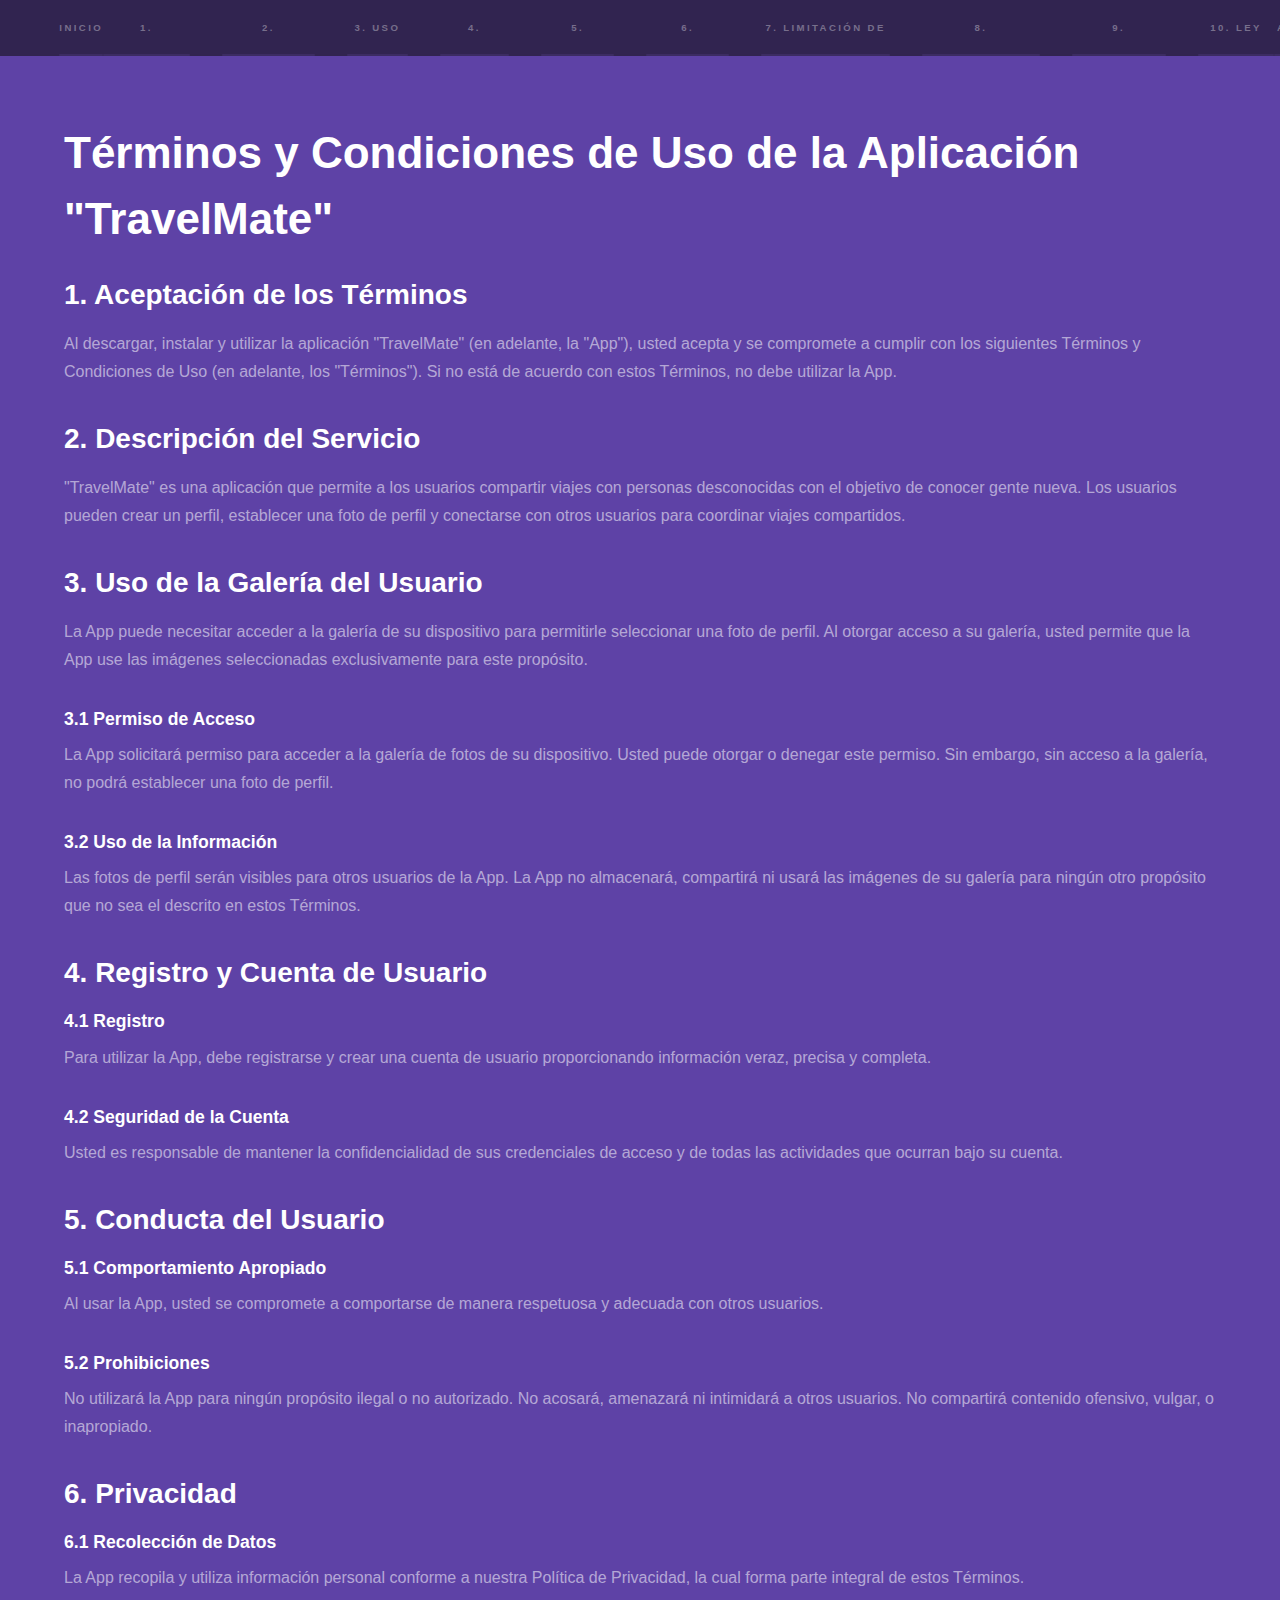
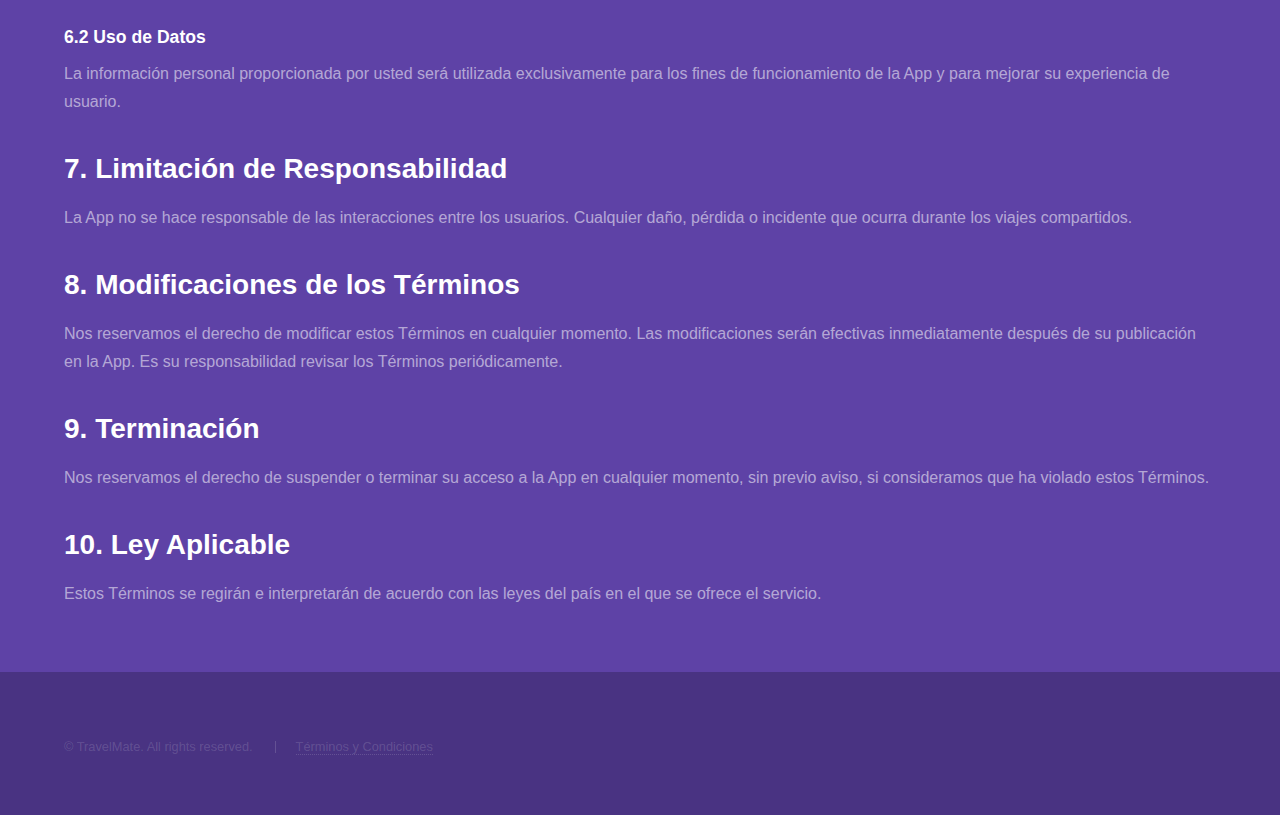
==== terms.html @ 3412d2e4 "Subida web Travelmate" ====
<!DOCTYPE HTML>
<!--
	Hyperspace by HTML5 UP
	html5up.net | @ajlkn
	Free for personal and commercial use under the CCA 3.0 license (html5up.net/license)
-->
<html>

<head>
    <title>Términos y Condiciones de TravelMate</title>
    <meta charset="utf-8" />
    <meta name="viewport" content="width=device-width, initial-scale=1, user-scalable=no" />
    <link rel="stylesheet" href="assets/css/main.css" />
    <noscript>
        <link rel="stylesheet" href="assets/css/noscript.css" />
    </noscript>
</head>

<body class="is-preload">

    <!-- Sidebar -->
    <section id="sidebar">
        <div class="inner">
            <nav>
                <ul style="text-align: center;">
                    <li><img src="images/travelMateLogo.png" alt="Logo de la Aplicación"
                            style="width: 30%; height: 30%;"><br /><strong>TravelMate</strong></li>
                    <li><a href="terms.html">Inicio</a></li>
                </ul>
            </nav>
            <nav>
                <ul>
                    <li><a href="#acceptance">1. Aceptación de los Términos</a></li>
                    <li><a href="#description">2. Descripción del Servicio</a></li>
                    <li><a href="#gallery">3. Uso de la Galería del Usuario</a></li>
                    <li><a href="#registration">4. Registro y Cuenta de Usuario</a></li>
                    <li><a href="#user-conduct">5. Conducta del Usuario</a></li>
                    <li><a href="#privacy">6. Privacidad</a></li>
                    <li><a href="#liability">7. Limitación de Responsabilidad</a></li>
                    <li><a href="#modifications">8. Modificaciones de los Términos</a></li>
                    <li><a href="#termination">9. Terminación</a></li>
                    <li><a href="#applicable-law">10. Ley Aplicable</a></li>
                </ul>
            </nav>
            <nav>
                <ul>
                    <li><a href="index.html">Acceso al manual de usuario</a></li>
                </ul>
            </nav>
        </div>
    </section>

    <!-- Main Content -->
    <div id="wrapper">
        <!-- Terms -->
        <section id="terms" class="wrapper style1 fullscreen fade-up">
            <div class="inner">
                <h1>Términos y Condiciones de Uso de la Aplicación "TravelMate"</h1>

                <h2 id="acceptance">1. Aceptación de los Términos</h2>
                <p>Al descargar, instalar y utilizar la aplicación "TravelMate" (en adelante, la "App"), usted
                    acepta y se compromete a cumplir con los siguientes Términos y Condiciones de Uso (en adelante, los
                    "Términos"). Si no está de acuerdo con estos Términos, no debe utilizar la App.</p>

                <h2 id="description">2. Descripción del Servicio</h2>
                <p>"TravelMate" es una aplicación que permite a los usuarios compartir viajes con personas
                    desconocidas con el objetivo de conocer gente nueva. Los usuarios pueden crear un perfil, establecer
                    una foto de perfil y conectarse con otros usuarios para coordinar viajes compartidos.</p>

                <h2 id="gallery">3. Uso de la Galería del Usuario</h2>
                <p>La App puede necesitar acceder a la galería de su dispositivo para permitirle seleccionar una foto de
                    perfil. Al otorgar acceso a su galería, usted permite que la App use las imágenes seleccionadas
                    exclusivamente para este propósito.</p>

                <h3 id="access-permission">3.1 Permiso de Acceso</h3>
                <p>La App solicitará permiso para acceder a la galería de fotos de su dispositivo. Usted puede otorgar o
                    denegar este permiso. Sin embargo, sin acceso a la galería, no podrá establecer una foto de perfil.
                </p>

                <h3 id="information-use">3.2 Uso de la Información</h3>
                <p>Las fotos de perfil serán visibles para otros usuarios de la App. La App no almacenará, compartirá ni
                    usará las imágenes de su galería para ningún otro propósito que no sea el descrito en estos
                    Términos.</p>

                <h2 id="registration">4. Registro y Cuenta de Usuario</h2>
                <h3 id="registration-process">4.1 Registro</h3>
                <p>Para utilizar la App, debe registrarse y crear una cuenta de usuario proporcionando información
                    veraz, precisa y completa.</p>

                <h3 id="account-security">4.2 Seguridad de la Cuenta</h3>
                <p>Usted es responsable de mantener la confidencialidad de sus credenciales de acceso y de todas las
                    actividades que ocurran bajo su cuenta.</p>

                <h2 id="user-conduct">5. Conducta del Usuario</h2>
                <h3 id="appropriate-behavior">5.1 Comportamiento Apropiado</h3>
                <p>Al usar la App, usted se compromete a comportarse de manera respetuosa y adecuada con otros usuarios.
                </p>

                <h3 id="prohibitions">5.2 Prohibiciones</h3>
                <p>No utilizará la App para ningún propósito ilegal o no autorizado. No acosará, amenazará ni intimidará
                    a otros usuarios. No compartirá contenido ofensivo, vulgar, o inapropiado.</p>

                <h2 id="privacy">6. Privacidad</h2>
                <h3 id="data-collection">6.1 Recolección de Datos</h3>
                <p>La App recopila y utiliza información personal conforme a nuestra Política de Privacidad, la cual
                    forma parte integral de estos Términos.</p>

                <h3 id="data-use">6.2 Uso de Datos</h3>
                <p>La información personal proporcionada por usted será utilizada exclusivamente para los fines de
                    funcionamiento de la App y para mejorar su experiencia de usuario.</p>

                <h2 id="liability">7. Limitación de Responsabilidad</h2>
                <p>La App no se hace responsable de las interacciones entre los usuarios. Cualquier daño, pérdida o
                    incidente que ocurra durante los viajes compartidos.</p>

                <h2 id="modifications">8. Modificaciones de los Términos</h2>
                <p>Nos reservamos el derecho de modificar estos Términos en cualquier momento. Las modificaciones serán
                    efectivas inmediatamente después de su publicación en la App. Es su responsabilidad revisar los
                    Términos periódicamente.</p>

                <h2 id="termination">9. Terminación</h2>
                <p>Nos reservamos el derecho de suspender o terminar su acceso a la App en cualquier momento, sin previo
                    aviso, si consideramos que ha violado estos Términos.</p>

                <h2 id="applicable-law">10. Ley Aplicable</h2>
                <p>Estos Términos se regirán e interpretarán de acuerdo con las leyes del país en el que se ofrece el
                    servicio.</p>
            </div>
        </section>
    </div>

    <!-- Footer -->
	<footer id="footer" class="wrapper style1-alt">
		<div class="inner">
			<ul class="menu">
				<li>&copy; TravelMate. All rights reserved.</li>
				<li><a href="terms.html">Términos y Condiciones</a></li>
			</ul>
		</div>
	</footer>

    <!-- Scripts -->
    <script src="assets/js/jquery.min.js"></script>
    <script src="assets/js/browser.min.js"></script>
    <script src="assets/js/breakpoints.min.js"></script>
    <script src="assets/js/util.js"></script>
    <script src="assets/js/main.js"></script>

</body>

</html>
---- assets/css/main.css ----
@import url(fontawesome-all.min.css);

/*
	Hyperspace by HTML5 UP
	html5up.net | @ajlkn
	Free for personal and commercial use under the CCA 3.0 license (html5up.net/license)
*/

html, body, div, span, applet, object,
iframe, h1, h2, h3, h4, h5, h6, p, blockquote,
pre, a, abbr, acronym, address, big, cite,
code, del, dfn, em, img, ins, kbd, q, s, samp,
small, strike, strong, sub, sup, tt, var, b,
u, i, center, dl, dt, dd, ol, ul, li, fieldset,
form, label, legend, table, caption, tbody,
tfoot, thead, tr, th, td, article, aside,
canvas, details, embed, figure, figcaption,
footer, header, hgroup, menu, nav, output, ruby,
section, summary, time, mark, audio, video {
	margin: 0;
	padding: 0;
	border: 0;
	font-size: 100%;
	font: inherit;
	vertical-align: baseline;}

article, aside, details, figcaption, figure,
footer, header, hgroup, menu, nav, section {
	display: block;}

body {
	line-height: 1;
}

ol, ul {
	list-style: none;
}

blockquote, q {
	quotes: none;
}

	blockquote:before, blockquote:after, q:before, q:after {
		content: '';
		content: none;
	}

table {
	border-collapse: collapse;
	border-spacing: 0;
}

body {
	-webkit-text-size-adjust: none;
}

mark {
	background-color: transparent;
	color: inherit;
}

input::-moz-focus-inner {
	border: 0;
	padding: 0;
}

input, select, textarea {
	-moz-appearance: none;
	-webkit-appearance: none;
	-ms-appearance: none;
	appearance: none;
}

.embed-container {
    position: relative;
    padding-bottom: 56.25%;
    height: 0;
    overflow: hidden;
}
.embed-container iframe {
    position: absolute;
    top:0;
    left: 0;
    width: 100%;
    height: 100%;
}

/* Basic */

	@-ms-viewport {
		width: device-width;
	}

	body {
		-ms-overflow-style: scrollbar;
	}

	@media screen and (max-width: 480px) {

		html, body {
			min-width: 320px;
		}

	}

	html {
		box-sizing: border-box;
	}

	*, *:before, *:after {
		box-sizing: inherit;
	}

	body {
		background: #312450;
	}

		body.is-preload *, body.is-preload *:before, body.is-preload *:after {
			-moz-animation: none !important;
			-webkit-animation: none !important;
			-ms-animation: none !important;
			animation: none !important;
			-moz-transition: none !important;
			-webkit-transition: none !important;
			-ms-transition: none !important;
			transition: none !important;
		}

/* Type */

	body, input, select, textarea {
		color: rgba(255, 255, 255, 0.55);
		font-family: Arial, Helvetica, sans-serif;
		font-size: 16.5pt;
		font-weight: normal;
		line-height: 1.75;
	}

		@media screen and (max-width: 1680px) {

			body, input, select, textarea {
				font-size: 13pt;
			}

		}

		@media screen and (max-width: 1280px) {

			body, input, select, textarea {
				font-size: 12pt;
			}

		}

		@media screen and (max-width: 360px) {

			body, input, select, textarea {
				font-size: 11pt;
			}

		}

	a {
		-moz-transition: color 0.2s ease, border-bottom-color 0.2s ease;
		-webkit-transition: color 0.2s ease, border-bottom-color 0.2s ease;
		-ms-transition: color 0.2s ease, border-bottom-color 0.2s ease;
		transition: color 0.2s ease, border-bottom-color 0.2s ease;
		border-bottom: dotted 1px rgba(255, 255, 255, 0.35);
		color: inherit;
		text-decoration: none;
	}

		a:hover {
			border-bottom-color: transparent;
			color: #ffffff;
		}

	strong, b {
		color: #ffffff;
		font-weight: bold;
	}

	em, i {
		font-style: italic;
	}

	p {
		margin: 0 0 2em 0;
	}

	h1, h2, h3, h4, h5, h6 {
		color: #ffffff;
		font-weight: bold;
		line-height: 1.5;
		margin: 0 0 0.5em 0;
	}

		h1 a, h2 a, h3 a, h4 a, h5 a, h6 a {
			color: inherit;
			text-decoration: none;
		}

	h1 {
		font-size: 2.75em;
	}

		h1.major {
			margin: 0 0 1.3em 0;
			position: relative;
			padding-bottom: 0.35em;
		}

			h1.major:after {
				background-image: -moz-linear-gradient(to right, #5e42a6, #b74e91);
				background-image: -webkit-linear-gradient(to right, #5e42a6, #b74e91);
				background-image: -ms-linear-gradient(to right, #5e42a6, #b74e91);
				background-image: linear-gradient(to right, #5e42a6, #b74e91);
				-moz-transition: max-width 0.2s ease;
				-webkit-transition: max-width 0.2s ease;
				-ms-transition: max-width 0.2s ease;
				transition: max-width 0.2s ease;
				border-radius: 0.2em;
				bottom: 0;
				content: '';
				height: 0.05em;
				position: absolute;
				right: 0;
				width: 100%;
			}

	h2 {
		font-size: 1.75em;
	}

	h3 {
		font-size: 1.1em;
	}

	h4 {
		font-size: 1em;
	}

	h5 {
		font-size: 0.8em;
	}

	h6 {
		font-size: 0.6em;
	}

	@media screen and (max-width: 736px) {

		h1 {
			font-size: 2em;
		}

		h2 {
			font-size: 1.25em;
		}

		h3 {
			font-size: 1em;
		}

		h4 {
			font-size: 0.8em;
		}

		h5 {
			font-size: 0.6em;
		}

		h6 {
			font-size: 0.6em;
		}

	}

	sub {
		font-size: 0.8em;
		position: relative;
		top: 0.5em;
	}

	sup {
		font-size: 0.8em;
		position: relative;
		top: -0.5em;
	}

	blockquote {
		border-left: solid 4px rgba(255, 255, 255, 0.15);
		font-style: italic;
		margin: 0 0 2em 0;
		padding: 0.5em 0 0.5em 2em;
	}

	code {
		background: rgba(255, 255, 255, 0.05);
		border-radius: 0.25em;
		border: solid 1px rgba(255, 255, 255, 0.15);
		font-family: "Courier New", monospace;
		font-size: 0.9em;
		margin: 0 0.25em;
		padding: 0.25em 0.65em;
	}

	pre {
		-webkit-overflow-scrolling: touch;
		font-family: "Courier New", monospace;
		font-size: 0.9em;
		margin: 0 0 2em 0;
	}

		pre code {
			display: block;
			line-height: 1.75em;
			padding: 1em 1.5em;
			overflow-x: auto;
		}

	hr {
		border: 0;
		border-bottom: solid 1px rgba(255, 255, 255, 0.15);
		margin: 2em 0;
	}

		hr.major {
			margin: 3em 0;
		}

	.align-left {
		text-align: left;
	}

	.align-center {
		text-align: center;
	}

	.align-right {
		text-align: right;
	}

/* Row */

	.row {
		display: flex;
		flex-wrap: wrap;
		box-sizing: border-box;
		align-items: stretch;
	}

		.row > * {
			box-sizing: border-box;
		}

		.row.gtr-uniform > * > :last-child {
			margin-bottom: 0;
		}

		.row.aln-left {
			justify-content: flex-start;
		}

		.row.aln-center {
			justify-content: center;
		}

		.row.aln-right {
			justify-content: flex-end;
		}

		.row.aln-top {
			align-items: flex-start;
		}

		.row.aln-middle {
			align-items: center;
		}

		.row.aln-bottom {
			align-items: flex-end;
		}

		.row > .imp {
			order: -1;
		}

		.row > .col-1 {
			width: 8.33333%;
		}

		.row > .off-1 {
			margin-left: 8.33333%;
		}

		.row > .col-2 {
			width: 16.66667%;
		}

		.row > .off-2 {
			margin-left: 16.66667%;
		}

		.row > .col-3 {
			width: 25%;
		}

		.row > .off-3 {
			margin-left: 25%;
		}

		.row > .col-4 {
			width: 33.33333%;
		}

		.row > .off-4 {
			margin-left: 33.33333%;
		}

		.row > .col-5 {
			width: 41.66667%;
		}

		.row > .off-5 {
			margin-left: 41.66667%;
		}

		.row > .col-6 {
			width: 50%;
		}

		.row > .off-6 {
			margin-left: 50%;
		}

		.row > .col-7 {
			width: 58.33333%;
		}

		.row > .off-7 {
			margin-left: 58.33333%;
		}

		.row > .col-8 {
			width: 66.66667%;
		}

		.row > .off-8 {
			margin-left: 66.66667%;
		}

		.row > .col-9 {
			width: 75%;
		}

		.row > .off-9 {
			margin-left: 75%;
		}

		.row > .col-10 {
			width: 83.33333%;
		}

		.row > .off-10 {
			margin-left: 83.33333%;
		}

		.row > .col-11 {
			width: 91.66667%;
		}

		.row > .off-11 {
			margin-left: 91.66667%;
		}

		.row > .col-12 {
			width: 100%;
		}

		.row > .off-12 {
			margin-left: 100%;
		}

		.row.gtr-0 {
			margin-top: 0;
			margin-left: 0em;
		}

			.row.gtr-0 > * {
				padding: 0 0 0 0em;
			}

			.row.gtr-0.gtr-uniform {
				margin-top: 0em;
			}

				.row.gtr-0.gtr-uniform > * {
					padding-top: 0em;
				}

		.row.gtr-25 {
			margin-top: 0;
			margin-left: -0.375em;
		}

			.row.gtr-25 > * {
				padding: 0 0 0 0.375em;
			}

			.row.gtr-25.gtr-uniform {
				margin-top: -0.375em;
			}

				.row.gtr-25.gtr-uniform > * {
					padding-top: 0.375em;
				}

		.row.gtr-50 {
			margin-top: 0;
			margin-left: -0.75em;
		}

			.row.gtr-50 > * {
				padding: 0 0 0 0.75em;
			}

			.row.gtr-50.gtr-uniform {
				margin-top: -0.75em;
			}

				.row.gtr-50.gtr-uniform > * {
					padding-top: 0.75em;
				}

		.row {
			margin-top: 0;
			margin-left: -1.5em;
		}

			.row > * {
				padding: 0 0 0 1.5em;
			}

			.row.gtr-uniform {
				margin-top: -1.5em;
			}

				.row.gtr-uniform > * {
					padding-top: 1.5em;
				}

		.row.gtr-150 {
			margin-top: 0;
			margin-left: -2.25em;
		}

			.row.gtr-150 > * {
				padding: 0 0 0 2.25em;
			}

			.row.gtr-150.gtr-uniform {
				margin-top: -2.25em;
			}

				.row.gtr-150.gtr-uniform > * {
					padding-top: 2.25em;
				}

		.row.gtr-200 {
			margin-top: 0;
			margin-left: -3em;
		}

			.row.gtr-200 > * {
				padding: 0 0 0 3em;
			}

			.row.gtr-200.gtr-uniform {
				margin-top: -3em;
			}

				.row.gtr-200.gtr-uniform > * {
					padding-top: 3em;
				}

		@media screen and (max-width: 1680px) {

			.row {
				display: flex;
				flex-wrap: wrap;
				box-sizing: border-box;
				align-items: stretch;
			}

				.row > * {
					box-sizing: border-box;
				}

				.row.gtr-uniform > * > :last-child {
					margin-bottom: 0;
				}

				.row.aln-left {
					justify-content: flex-start;
				}

				.row.aln-center {
					justify-content: center;
				}

				.row.aln-right {
					justify-content: flex-end;
				}

				.row.aln-top {
					align-items: flex-start;
				}

				.row.aln-middle {
					align-items: center;
				}

				.row.aln-bottom {
					align-items: flex-end;
				}

				.row > .imp-xlarge {
					order: -1;
				}

				.row > .col-1-xlarge {
					width: 8.33333%;
				}

				.row > .off-1-xlarge {
					margin-left: 8.33333%;
				}

				.row > .col-2-xlarge {
					width: 16.66667%;
				}

				.row > .off-2-xlarge {
					margin-left: 16.66667%;
				}

				.row > .col-3-xlarge {
					width: 25%;
				}

				.row > .off-3-xlarge {
					margin-left: 25%;
				}

				.row > .col-4-xlarge {
					width: 33.33333%;
				}

				.row > .off-4-xlarge {
					margin-left: 33.33333%;
				}

				.row > .col-5-xlarge {
					width: 41.66667%;
				}

				.row > .off-5-xlarge {
					margin-left: 41.66667%;
				}

				.row > .col-6-xlarge {
					width: 50%;
				}

				.row > .off-6-xlarge {
					margin-left: 50%;
				}

				.row > .col-7-xlarge {
					width: 58.33333%;
				}

				.row > .off-7-xlarge {
					margin-left: 58.33333%;
				}

				.row > .col-8-xlarge {
					width: 66.66667%;
				}

				.row > .off-8-xlarge {
					margin-left: 66.66667%;
				}

				.row > .col-9-xlarge {
					width: 75%;
				}

				.row > .off-9-xlarge {
					margin-left: 75%;
				}

				.row > .col-10-xlarge {
					width: 83.33333%;
				}

				.row > .off-10-xlarge {
					margin-left: 83.33333%;
				}

				.row > .col-11-xlarge {
					width: 91.66667%;
				}

				.row > .off-11-xlarge {
					margin-left: 91.66667%;
				}

				.row > .col-12-xlarge {
					width: 100%;
				}

				.row > .off-12-xlarge {
					margin-left: 100%;
				}

				.row.gtr-0 {
					margin-top: 0;
					margin-left: 0em;
				}

					.row.gtr-0 > * {
						padding: 0 0 0 0em;
					}

					.row.gtr-0.gtr-uniform {
						margin-top: 0em;
					}

						.row.gtr-0.gtr-uniform > * {
							padding-top: 0em;
						}

				.row.gtr-25 {
					margin-top: 0;
					margin-left: -0.375em;
				}

					.row.gtr-25 > * {
						padding: 0 0 0 0.375em;
					}

					.row.gtr-25.gtr-uniform {
						margin-top: -0.375em;
					}

						.row.gtr-25.gtr-uniform > * {
							padding-top: 0.375em;
						}

				.row.gtr-50 {
					margin-top: 0;
					margin-left: -0.75em;
				}

					.row.gtr-50 > * {
						padding: 0 0 0 0.75em;
					}

					.row.gtr-50.gtr-uniform {
						margin-top: -0.75em;
					}

						.row.gtr-50.gtr-uniform > * {
							padding-top: 0.75em;
						}

				.row {
					margin-top: 0;
					margin-left: -1.5em;
				}

					.row > * {
						padding: 0 0 0 1.5em;
					}

					.row.gtr-uniform {
						margin-top: -1.5em;
					}

						.row.gtr-uniform > * {
							padding-top: 1.5em;
						}

				.row.gtr-150 {
					margin-top: 0;
					margin-left: -2.25em;
				}

					.row.gtr-150 > * {
						padding: 0 0 0 2.25em;
					}

					.row.gtr-150.gtr-uniform {
						margin-top: -2.25em;
					}

						.row.gtr-150.gtr-uniform > * {
							padding-top: 2.25em;
						}

				.row.gtr-200 {
					margin-top: 0;
					margin-left: -3em;
				}

					.row.gtr-200 > * {
						padding: 0 0 0 3em;
					}

					.row.gtr-200.gtr-uniform {
						margin-top: -3em;
					}

						.row.gtr-200.gtr-uniform > * {
							padding-top: 3em;
						}

		}

		@media screen and (max-width: 1280px) {

			.row {
				display: flex;
				flex-wrap: wrap;
				box-sizing: border-box;
				align-items: stretch;
			}

				.row > * {
					box-sizing: border-box;
				}

				.row.gtr-uniform > * > :last-child {
					margin-bottom: 0;
				}

				.row.aln-left {
					justify-content: flex-start;
				}

				.row.aln-center {
					justify-content: center;
				}

				.row.aln-right {
					justify-content: flex-end;
				}

				.row.aln-top {
					align-items: flex-start;
				}

				.row.aln-middle {
					align-items: center;
				}

				.row.aln-bottom {
					align-items: flex-end;
				}

				.row > .imp-large {
					order: -1;
				}

				.row > .col-1-large {
					width: 8.33333%;
				}

				.row > .off-1-large {
					margin-left: 8.33333%;
				}

				.row > .col-2-large {
					width: 16.66667%;
				}

				.row > .off-2-large {
					margin-left: 16.66667%;
				}

				.row > .col-3-large {
					width: 25%;
				}

				.row > .off-3-large {
					margin-left: 25%;
				}

				.row > .col-4-large {
					width: 33.33333%;
				}

				.row > .off-4-large {
					margin-left: 33.33333%;
				}

				.row > .col-5-large {
					width: 41.66667%;
				}

				.row > .off-5-large {
					margin-left: 41.66667%;
				}

				.row > .col-6-large {
					width: 50%;
				}

				.row > .off-6-large {
					margin-left: 50%;
				}

				.row > .col-7-large {
					width: 58.33333%;
				}

				.row > .off-7-large {
					margin-left: 58.33333%;
				}

				.row > .col-8-large {
					width: 66.66667%;
				}

				.row > .off-8-large {
					margin-left: 66.66667%;
				}

				.row > .col-9-large {
					width: 75%;
				}

				.row > .off-9-large {
					margin-left: 75%;
				}

				.row > .col-10-large {
					width: 83.33333%;
				}

				.row > .off-10-large {
					margin-left: 83.33333%;
				}

				.row > .col-11-large {
					width: 91.66667%;
				}

				.row > .off-11-large {
					margin-left: 91.66667%;
				}

				.row > .col-12-large {
					width: 100%;
				}

				.row > .off-12-large {
					margin-left: 100%;
				}

				.row.gtr-0 {
					margin-top: 0;
					margin-left: 0em;
				}

					.row.gtr-0 > * {
						padding: 0 0 0 0em;
					}

					.row.gtr-0.gtr-uniform {
						margin-top: 0em;
					}

						.row.gtr-0.gtr-uniform > * {
							padding-top: 0em;
						}

				.row.gtr-25 {
					margin-top: 0;
					margin-left: -0.375em;
				}

					.row.gtr-25 > * {
						padding: 0 0 0 0.375em;
					}

					.row.gtr-25.gtr-uniform {
						margin-top: -0.375em;
					}

						.row.gtr-25.gtr-uniform > * {
							padding-top: 0.375em;
						}

				.row.gtr-50 {
					margin-top: 0;
					margin-left: -0.75em;
				}

					.row.gtr-50 > * {
						padding: 0 0 0 0.75em;
					}

					.row.gtr-50.gtr-uniform {
						margin-top: -0.75em;
					}

						.row.gtr-50.gtr-uniform > * {
							padding-top: 0.75em;
						}

				.row {
					margin-top: 0;
					margin-left: -1.5em;
				}

					.row > * {
						padding: 0 0 0 1.5em;
					}

					.row.gtr-uniform {
						margin-top: -1.5em;
					}

						.row.gtr-uniform > * {
							padding-top: 1.5em;
						}

				.row.gtr-150 {
					margin-top: 0;
					margin-left: -2.25em;
				}

					.row.gtr-150 > * {
						padding: 0 0 0 2.25em;
					}

					.row.gtr-150.gtr-uniform {
						margin-top: -2.25em;
					}

						.row.gtr-150.gtr-uniform > * {
							padding-top: 2.25em;
						}

				.row.gtr-200 {
					margin-top: 0;
					margin-left: -3em;
				}

					.row.gtr-200 > * {
						padding: 0 0 0 3em;
					}

					.row.gtr-200.gtr-uniform {
						margin-top: -3em;
					}

						.row.gtr-200.gtr-uniform > * {
							padding-top: 3em;
						}

		}

		@media screen and (max-width: 980px) {

			.row {
				display: flex;
				flex-wrap: wrap;
				box-sizing: border-box;
				align-items: stretch;
			}

				.row > * {
					box-sizing: border-box;
				}

				.row.gtr-uniform > * > :last-child {
					margin-bottom: 0;
				}

				.row.aln-left {
					justify-content: flex-start;
				}

				.row.aln-center {
					justify-content: center;
				}

				.row.aln-right {
					justify-content: flex-end;
				}

				.row.aln-top {
					align-items: flex-start;
				}

				.row.aln-middle {
					align-items: center;
				}

				.row.aln-bottom {
					align-items: flex-end;
				}

				.row > .imp-medium {
					order: -1;
				}

				.row > .col-1-medium {
					width: 8.33333%;
				}

				.row > .off-1-medium {
					margin-left: 8.33333%;
				}

				.row > .col-2-medium {
					width: 16.66667%;
				}

				.row > .off-2-medium {
					margin-left: 16.66667%;
				}

				.row > .col-3-medium {
					width: 25%;
				}

				.row > .off-3-medium {
					margin-left: 25%;
				}

				.row > .col-4-medium {
					width: 33.33333%;
				}

				.row > .off-4-medium {
					margin-left: 33.33333%;
				}

				.row > .col-5-medium {
					width: 41.66667%;
				}

				.row > .off-5-medium {
					margin-left: 41.66667%;
				}

				.row > .col-6-medium {
					width: 50%;
				}

				.row > .off-6-medium {
					margin-left: 50%;
				}

				.row > .col-7-medium {
					width: 58.33333%;
				}

				.row > .off-7-medium {
					margin-left: 58.33333%;
				}

				.row > .col-8-medium {
					width: 66.66667%;
				}

				.row > .off-8-medium {
					margin-left: 66.66667%;
				}

				.row > .col-9-medium {
					width: 75%;
				}

				.row > .off-9-medium {
					margin-left: 75%;
				}

				.row > .col-10-medium {
					width: 83.33333%;
				}

				.row > .off-10-medium {
					margin-left: 83.33333%;
				}

				.row > .col-11-medium {
					width: 91.66667%;
				}

				.row > .off-11-medium {
					margin-left: 91.66667%;
				}

				.row > .col-12-medium {
					width: 100%;
				}

				.row > .off-12-medium {
					margin-left: 100%;
				}

				.row.gtr-0 {
					margin-top: 0;
					margin-left: 0em;
				}

					.row.gtr-0 > * {
						padding: 0 0 0 0em;
					}

					.row.gtr-0.gtr-uniform {
						margin-top: 0em;
					}

						.row.gtr-0.gtr-uniform > * {
							padding-top: 0em;
						}

				.row.gtr-25 {
					margin-top: 0;
					margin-left: -0.375em;
				}

					.row.gtr-25 > * {
						padding: 0 0 0 0.375em;
					}

					.row.gtr-25.gtr-uniform {
						margin-top: -0.375em;
					}

						.row.gtr-25.gtr-uniform > * {
							padding-top: 0.375em;
						}

				.row.gtr-50 {
					margin-top: 0;
					margin-left: -0.75em;
				}

					.row.gtr-50 > * {
						padding: 0 0 0 0.75em;
					}

					.row.gtr-50.gtr-uniform {
						margin-top: -0.75em;
					}

						.row.gtr-50.gtr-uniform > * {
							padding-top: 0.75em;
						}

				.row {
					margin-top: 0;
					margin-left: -1.5em;
				}

					.row > * {
						padding: 0 0 0 1.5em;
					}

					.row.gtr-uniform {
						margin-top: -1.5em;
					}

						.row.gtr-uniform > * {
							padding-top: 1.5em;
						}

				.row.gtr-150 {
					margin-top: 0;
					margin-left: -2.25em;
				}

					.row.gtr-150 > * {
						padding: 0 0 0 2.25em;
					}

					.row.gtr-150.gtr-uniform {
						margin-top: -2.25em;
					}

						.row.gtr-150.gtr-uniform > * {
							padding-top: 2.25em;
						}

				.row.gtr-200 {
					margin-top: 0;
					margin-left: -3em;
				}

					.row.gtr-200 > * {
						padding: 0 0 0 3em;
					}

					.row.gtr-200.gtr-uniform {
						margin-top: -3em;
					}

						.row.gtr-200.gtr-uniform > * {
							padding-top: 3em;
						}

		}

		@media screen and (max-width: 736px) {

			.row {
				display: flex;
				flex-wrap: wrap;
				box-sizing: border-box;
				align-items: stretch;
			}

				.row > * {
					box-sizing: border-box;
				}

				.row.gtr-uniform > * > :last-child {
					margin-bottom: 0;
				}

				.row.aln-left {
					justify-content: flex-start;
				}

				.row.aln-center {
					justify-content: center;
				}

				.row.aln-right {
					justify-content: flex-end;
				}

				.row.aln-top {
					align-items: flex-start;
				}

				.row.aln-middle {
					align-items: center;
				}

				.row.aln-bottom {
					align-items: flex-end;
				}

				.row > .imp-small {
					order: -1;
				}

				.row > .col-1-small {
					width: 8.33333%;
				}

				.row > .off-1-small {
					margin-left: 8.33333%;
				}

				.row > .col-2-small {
					width: 16.66667%;
				}

				.row > .off-2-small {
					margin-left: 16.66667%;
				}

				.row > .col-3-small {
					width: 25%;
				}

				.row > .off-3-small {
					margin-left: 25%;
				}

				.row > .col-4-small {
					width: 33.33333%;
				}

				.row > .off-4-small {
					margin-left: 33.33333%;
				}

				.row > .col-5-small {
					width: 41.66667%;
				}

				.row > .off-5-small {
					margin-left: 41.66667%;
				}

				.row > .col-6-small {
					width: 50%;
				}

				.row > .off-6-small {
					margin-left: 50%;
				}

				.row > .col-7-small {
					width: 58.33333%;
				}

				.row > .off-7-small {
					margin-left: 58.33333%;
				}

				.row > .col-8-small {
					width: 66.66667%;
				}

				.row > .off-8-small {
					margin-left: 66.66667%;
				}

				.row > .col-9-small {
					width: 75%;
				}

				.row > .off-9-small {
					margin-left: 75%;
				}

				.row > .col-10-small {
					width: 83.33333%;
				}

				.row > .off-10-small {
					margin-left: 83.33333%;
				}

				.row > .col-11-small {
					width: 91.66667%;
				}

				.row > .off-11-small {
					margin-left: 91.66667%;
				}

				.row > .col-12-small {
					width: 100%;
				}

				.row > .off-12-small {
					margin-left: 100%;
				}

				.row.gtr-0 {
					margin-top: 0;
					margin-left: 0em;
				}

					.row.gtr-0 > * {
						padding: 0 0 0 0em;
					}

					.row.gtr-0.gtr-uniform {
						margin-top: 0em;
					}

						.row.gtr-0.gtr-uniform > * {
							padding-top: 0em;
						}

				.row.gtr-25 {
					margin-top: 0;
					margin-left: -0.375em;
				}

					.row.gtr-25 > * {
						padding: 0 0 0 0.375em;
					}

					.row.gtr-25.gtr-uniform {
						margin-top: -0.375em;
					}

						.row.gtr-25.gtr-uniform > * {
							padding-top: 0.375em;
						}

				.row.gtr-50 {
					margin-top: 0;
					margin-left: -0.75em;
				}

					.row.gtr-50 > * {
						padding: 0 0 0 0.75em;
					}

					.row.gtr-50.gtr-uniform {
						margin-top: -0.75em;
					}

						.row.gtr-50.gtr-uniform > * {
							padding-top: 0.75em;
						}

				.row {
					margin-top: 0;
					margin-left: -1.5em;
				}

					.row > * {
						padding: 0 0 0 1.5em;
					}

					.row.gtr-uniform {
						margin-top: -1.5em;
					}

						.row.gtr-uniform > * {
							padding-top: 1.5em;
						}

				.row.gtr-150 {
					margin-top: 0;
					margin-left: -2.25em;
				}

					.row.gtr-150 > * {
						padding: 0 0 0 2.25em;
					}

					.row.gtr-150.gtr-uniform {
						margin-top: -2.25em;
					}

						.row.gtr-150.gtr-uniform > * {
							padding-top: 2.25em;
						}

				.row.gtr-200 {
					margin-top: 0;
					margin-left: -3em;
				}

					.row.gtr-200 > * {
						padding: 0 0 0 3em;
					}

					.row.gtr-200.gtr-uniform {
						margin-top: -3em;
					}

						.row.gtr-200.gtr-uniform > * {
							padding-top: 3em;
						}

		}

		@media screen and (max-width: 480px) {

			.row {
				display: flex;
				flex-wrap: wrap;
				box-sizing: border-box;
				align-items: stretch;
			}

				.row > * {
					box-sizing: border-box;
				}

				.row.gtr-uniform > * > :last-child {
					margin-bottom: 0;
				}

				.row.aln-left {
					justify-content: flex-start;
				}

				.row.aln-center {
					justify-content: center;
				}

				.row.aln-right {
					justify-content: flex-end;
				}

				.row.aln-top {
					align-items: flex-start;
				}

				.row.aln-middle {
					align-items: center;
				}

				.row.aln-bottom {
					align-items: flex-end;
				}

				.row > .imp-xsmall {
					order: -1;
				}

				.row > .col-1-xsmall {
					width: 8.33333%;
				}

				.row > .off-1-xsmall {
					margin-left: 8.33333%;
				}

				.row > .col-2-xsmall {
					width: 16.66667%;
				}

				.row > .off-2-xsmall {
					margin-left: 16.66667%;
				}

				.row > .col-3-xsmall {
					width: 25%;
				}

				.row > .off-3-xsmall {
					margin-left: 25%;
				}

				.row > .col-4-xsmall {
					width: 33.33333%;
				}

				.row > .off-4-xsmall {
					margin-left: 33.33333%;
				}

				.row > .col-5-xsmall {
					width: 41.66667%;
				}

				.row > .off-5-xsmall {
					margin-left: 41.66667%;
				}

				.row > .col-6-xsmall {
					width: 50%;
				}

				.row > .off-6-xsmall {
					margin-left: 50%;
				}

				.row > .col-7-xsmall {
					width: 58.33333%;
				}

				.row > .off-7-xsmall {
					margin-left: 58.33333%;
				}

				.row > .col-8-xsmall {
					width: 66.66667%;
				}

				.row > .off-8-xsmall {
					margin-left: 66.66667%;
				}

				.row > .col-9-xsmall {
					width: 75%;
				}

				.row > .off-9-xsmall {
					margin-left: 75%;
				}

				.row > .col-10-xsmall {
					width: 83.33333%;
				}

				.row > .off-10-xsmall {
					margin-left: 83.33333%;
				}

				.row > .col-11-xsmall {
					width: 91.66667%;
				}

				.row > .off-11-xsmall {
					margin-left: 91.66667%;
				}

				.row > .col-12-xsmall {
					width: 100%;
				}

				.row > .off-12-xsmall {
					margin-left: 100%;
				}

				.row.gtr-0 {
					margin-top: 0;
					margin-left: 0em;
				}

					.row.gtr-0 > * {
						padding: 0 0 0 0em;
					}

					.row.gtr-0.gtr-uniform {
						margin-top: 0em;
					}

						.row.gtr-0.gtr-uniform > * {
							padding-top: 0em;
						}

				.row.gtr-25 {
					margin-top: 0;
					margin-left: -0.375em;
				}

					.row.gtr-25 > * {
						padding: 0 0 0 0.375em;
					}

					.row.gtr-25.gtr-uniform {
						margin-top: -0.375em;
					}

						.row.gtr-25.gtr-uniform > * {
							padding-top: 0.375em;
						}

				.row.gtr-50 {
					margin-top: 0;
					margin-left: -0.75em;
				}

					.row.gtr-50 > * {
						padding: 0 0 0 0.75em;
					}

					.row.gtr-50.gtr-uniform {
						margin-top: -0.75em;
					}

						.row.gtr-50.gtr-uniform > * {
							padding-top: 0.75em;
						}

				.row {
					margin-top: 0;
					margin-left: -1.5em;
				}

					.row > * {
						padding: 0 0 0 1.5em;
					}

					.row.gtr-uniform {
						margin-top: -1.5em;
					}

						.row.gtr-uniform > * {
							padding-top: 1.5em;
						}

				.row.gtr-150 {
					margin-top: 0;
					margin-left: -2.25em;
				}

					.row.gtr-150 > * {
						padding: 0 0 0 2.25em;
					}

					.row.gtr-150.gtr-uniform {
						margin-top: -2.25em;
					}

						.row.gtr-150.gtr-uniform > * {
							padding-top: 2.25em;
						}

				.row.gtr-200 {
					margin-top: 0;
					margin-left: -3em;
				}

					.row.gtr-200 > * {
						padding: 0 0 0 3em;
					}

					.row.gtr-200.gtr-uniform {
						margin-top: -3em;
					}

						.row.gtr-200.gtr-uniform > * {
							padding-top: 3em;
						}

		}

/* Box */

	.box {
		border-radius: 0.25em;
		border: solid 1px rgba(255, 255, 255, 0.15);
		margin-bottom: 2em;
		padding: 1.5em;
	}

		.box > :last-child,
		.box > :last-child > :last-child,
		.box > :last-child > :last-child > :last-child {
			margin-bottom: 0;
		}

		.box.alt {
			border: 0;
			border-radius: 0;
			padding: 0;
		}

/* Button */

	input[type="submit"],
	input[type="reset"],
	input[type="button"],
	button,
	.button {
		-moz-appearance: none;
		-webkit-appearance: none;
		-ms-appearance: none;
		appearance: none;
		-moz-transition: border-color 0.2s ease;
		-webkit-transition: border-color 0.2s ease;
		-ms-transition: border-color 0.2s ease;
		transition: border-color 0.2s ease;
		background-color: transparent;
		border: solid 1px !important;
		border-color: rgba(255, 255, 255, 0.15) !important;
		border-radius: 3em;
		color: #ffffff !important;
		cursor: pointer;
		display: inline-block;
		font-size: 0.6em;
		font-weight: bold;
		height: calc(4.75em + 2px);
		letter-spacing: 0.25em;
		line-height: 4.75em;
		outline: 0;
		padding: 0 3.75em;
		position: relative;
		text-align: center;
		text-decoration: none;
		text-transform: uppercase;
		white-space: nowrap;
	}

		input[type="submit"]:after,
		input[type="reset"]:after,
		input[type="button"]:after,
		button:after,
		.button:after {
			-moz-transform: scale(0.25);
			-webkit-transform: scale(0.25);
			-ms-transform: scale(0.25);
			transform: scale(0.25);
			pointer-events: none;
			-moz-transition: opacity 0.2s ease, -moz-transform 0.2s ease;
			-webkit-transition: opacity 0.2s ease, -webkit-transform 0.2s ease;
			-ms-transition: opacity 0.2s ease, -ms-transform 0.2s ease;
			transition: opacity 0.2s ease, transform 0.2s ease;
			background: #ffffff;
			border-radius: 3em;
			content: '';
			height: 100%;
			left: 0;
			opacity: 0;
			position: absolute;
			top: 0;
			width: 100%;
		}

		input[type="submit"].icon:before,
		input[type="reset"].icon:before,
		input[type="button"].icon:before,
		button.icon:before,
		.button.icon:before {
			margin-right: 0.75em;
		}

		input[type="submit"].fit,
		input[type="reset"].fit,
		input[type="button"].fit,
		button.fit,
		.button.fit {
			width: 100%;
		}

		input[type="submit"].small,
		input[type="reset"].small,
		input[type="button"].small,
		button.small,
		.button.small {
			font-size: 0.4em;
		}

		input[type="submit"].large,
		input[type="reset"].large,
		input[type="button"].large,
		button.large,
		.button.large {
			font-size: 0.8em;
		}

		input[type="submit"].primary,
		input[type="reset"].primary,
		input[type="button"].primary,
		button.primary,
		.button.primary {
			background-color: #ffffff;
			color: #312450 !important;
		}

			input[type="submit"].primary:after,
			input[type="reset"].primary:after,
			input[type="button"].primary:after,
			button.primary:after,
			.button.primary:after {
				display: none;
			}

		input[type="submit"].disabled, input[type="submit"]:disabled,
		input[type="reset"].disabled,
		input[type="reset"]:disabled,
		input[type="button"].disabled,
		input[type="button"]:disabled,
		button.disabled,
		button:disabled,
		.button.disabled,
		.button:disabled {
			cursor: default;
			opacity: 0.5;
			pointer-events: none;
		}

		input[type="submit"]:hover,
		input[type="reset"]:hover,
		input[type="button"]:hover,
		button:hover,
		.button:hover {
			border-color: rgba(255, 255, 255, 0.55) !important;
		}

			input[type="submit"]:hover:after,
			input[type="reset"]:hover:after,
			input[type="button"]:hover:after,
			button:hover:after,
			.button:hover:after {
				opacity: 0.05;
				-moz-transform: scale(1);
				-webkit-transform: scale(1);
				-ms-transform: scale(1);
				transform: scale(1);
			}

			input[type="submit"]:hover:active,
			input[type="reset"]:hover:active,
			input[type="button"]:hover:active,
			button:hover:active,
			.button:hover:active {
				border-color: #ffffff !important;
			}

				input[type="submit"]:hover:active:after,
				input[type="reset"]:hover:active:after,
				input[type="button"]:hover:active:after,
				button:hover:active:after,
				.button:hover:active:after {
					opacity: 0.1;
				}

/* Features */

	.features {
		display: -moz-flex;
		display: -webkit-flex;
		display: -ms-flex;
		display: flex;
		-moz-flex-wrap: wrap;
		-webkit-flex-wrap: wrap;
		-ms-flex-wrap: wrap;
		flex-wrap: wrap;
		border-radius: 0.25em;
		border: solid 1px rgba(255, 255, 255, 0.15);
		background: rgba(255, 255, 255, 0.05);
		margin: 0 0 2em 0;
	}

		.features section {
			padding: 3.5em 3em 1em 7em ;
			width: 50%;
			border-top: solid 1px rgba(255, 255, 255, 0.15);
			position: relative;
		}

			.features section:nth-child(-n + 2) {
				border-top-width: 0;
			}

			.features section:nth-child(2n) {
				border-left: solid 1px rgba(255, 255, 255, 0.15);
			}

			.features section .icon {
				-moz-transition: opacity 0.5s ease, -moz-transform 0.5s ease;
				-webkit-transition: opacity 0.5s ease, -webkit-transform 0.5s ease;
				-ms-transition: opacity 0.5s ease, -ms-transform 0.5s ease;
				transition: opacity 0.5s ease, transform 0.5s ease;
				-moz-transition-delay: 1s;
				-webkit-transition-delay: 1s;
				-ms-transition-delay: 1s;
				transition-delay: 1s;
				-moz-transform: scale(1);
				-webkit-transform: scale(1);
				-ms-transform: scale(1);
				transform: scale(1);
				position: absolute;
				left: 3em;
				top: 3em;
				opacity: 1;
			}

			.features section:nth-child(1) .icon {
				-moz-transition-delay: 0.15s;
				-webkit-transition-delay: 0.15s;
				-ms-transition-delay: 0.15s;
				transition-delay: 0.15s;
			}

			.features section:nth-child(2) .icon {
				-moz-transition-delay: 0.3s;
				-webkit-transition-delay: 0.3s;
				-ms-transition-delay: 0.3s;
				transition-delay: 0.3s;
			}

			.features section:nth-child(3) .icon {
				-moz-transition-delay: 0.45s;
				-webkit-transition-delay: 0.45s;
				-ms-transition-delay: 0.45s;
				transition-delay: 0.45s;
			}

			.features section:nth-child(4) .icon {
				-moz-transition-delay: 0.6s;
				-webkit-transition-delay: 0.6s;
				-ms-transition-delay: 0.6s;
				transition-delay: 0.6s;
			}

			.features section:nth-child(5) .icon {
				-moz-transition-delay: 0.75s;
				-webkit-transition-delay: 0.75s;
				-ms-transition-delay: 0.75s;
				transition-delay: 0.75s;
			}

			.features section:nth-child(6) .icon {
				-moz-transition-delay: 0.9s;
				-webkit-transition-delay: 0.9s;
				-ms-transition-delay: 0.9s;
				transition-delay: 0.9s;
			}

			.features section:nth-child(7) .icon {
				-moz-transition-delay: 1.05s;
				-webkit-transition-delay: 1.05s;
				-ms-transition-delay: 1.05s;
				transition-delay: 1.05s;
			}

			.features section:nth-child(8) .icon {
				-moz-transition-delay: 1.2s;
				-webkit-transition-delay: 1.2s;
				-ms-transition-delay: 1.2s;
				transition-delay: 1.2s;
			}

			.features section:nth-child(9) .icon {
				-moz-transition-delay: 1.35s;
				-webkit-transition-delay: 1.35s;
				-ms-transition-delay: 1.35s;
				transition-delay: 1.35s;
			}

			.features section:nth-child(10) .icon {
				-moz-transition-delay: 1.5s;
				-webkit-transition-delay: 1.5s;
				-ms-transition-delay: 1.5s;
				transition-delay: 1.5s;
			}

			.features section:nth-child(11) .icon {
				-moz-transition-delay: 1.65s;
				-webkit-transition-delay: 1.65s;
				-ms-transition-delay: 1.65s;
				transition-delay: 1.65s;
			}

			.features section:nth-child(12) .icon {
				-moz-transition-delay: 1.8s;
				-webkit-transition-delay: 1.8s;
				-ms-transition-delay: 1.8s;
				transition-delay: 1.8s;
			}

			.features section:nth-child(13) .icon {
				-moz-transition-delay: 1.95s;
				-webkit-transition-delay: 1.95s;
				-ms-transition-delay: 1.95s;
				transition-delay: 1.95s;
			}

			.features section:nth-child(14) .icon {
				-moz-transition-delay: 2.1s;
				-webkit-transition-delay: 2.1s;
				-ms-transition-delay: 2.1s;
				transition-delay: 2.1s;
			}

			.features section:nth-child(15) .icon {
				-moz-transition-delay: 2.25s;
				-webkit-transition-delay: 2.25s;
				-ms-transition-delay: 2.25s;
				transition-delay: 2.25s;
			}

			.features section:nth-child(16) .icon {
				-moz-transition-delay: 2.4s;
				-webkit-transition-delay: 2.4s;
				-ms-transition-delay: 2.4s;
				transition-delay: 2.4s;
			}

			.features section:nth-child(17) .icon {
				-moz-transition-delay: 2.55s;
				-webkit-transition-delay: 2.55s;
				-ms-transition-delay: 2.55s;
				transition-delay: 2.55s;
			}

			.features section:nth-child(18) .icon {
				-moz-transition-delay: 2.7s;
				-webkit-transition-delay: 2.7s;
				-ms-transition-delay: 2.7s;
				transition-delay: 2.7s;
			}

			.features section:nth-child(19) .icon {
				-moz-transition-delay: 2.85s;
				-webkit-transition-delay: 2.85s;
				-ms-transition-delay: 2.85s;
				transition-delay: 2.85s;
			}

			.features section:nth-child(20) .icon {
				-moz-transition-delay: 3s;
				-webkit-transition-delay: 3s;
				-ms-transition-delay: 3s;
				transition-delay: 3s;
			}

		.features.inactive section .icon {
			-moz-transform: scale(0.5);
			-webkit-transform: scale(0.5);
			-ms-transform: scale(0.5);
			transform: scale(0.5);
			opacity: 0;
		}

		@media screen and (max-width: 980px) {

			.features {
				display: block;
			}

				.features section {
					border-top-width: 1px !important;
					border-left-width: 0 !important;
					width: 100%;
				}

					.features section:first-child {
						border-top-width: 0 !important;
					}

		}

		@media screen and (max-width: 736px) {

			.features section {
				padding: 2.5em 1.5em 0.1em 5.5em ;
			}

				.features section .icon {
					left: 1.5em;
					top: 2em;
				}

		}

		@media screen and (max-width: 480px) {

			.features section {
				padding: 2em 1.5em 0.1em 1.5em ;
			}

				.features section .icon {
					left: 0;
					position: relative;
					top: 0;
				}

		}

/* Form */

	form {
		margin: 0 0 2em 0;
	}

		form > :last-child {
			margin-bottom: 0;
		}

		form > .fields {
			display: -moz-flex;
			display: -webkit-flex;
			display: -ms-flex;
			display: flex;
			-moz-flex-wrap: wrap;
			-webkit-flex-wrap: wrap;
			-ms-flex-wrap: wrap;
			flex-wrap: wrap;
			width: calc(100% + 3em);
			margin: -1.5em 0 2em -1.5em;
		}

			form > .fields > .field {
				-moz-flex-grow: 0;
				-webkit-flex-grow: 0;
				-ms-flex-grow: 0;
				flex-grow: 0;
				-moz-flex-shrink: 0;
				-webkit-flex-shrink: 0;
				-ms-flex-shrink: 0;
				flex-shrink: 0;
				padding: 1.5em 0 0 1.5em;
				width: calc(100% - 1.5em);
			}

				form > .fields > .field.half {
					width: calc(50% - 0.75em);
				}

				form > .fields > .field.third {
					width: calc(100%/3 - 0.5em);
				}

				form > .fields > .field.quarter {
					width: calc(25% - 0.375em);
				}

		@media screen and (max-width: 480px) {

			form > .fields {
				width: calc(100% + 3em);
				margin: -1.5em 0 2em -1.5em;
			}

				form > .fields > .field {
					padding: 1.5em 0 0 1.5em;
					width: calc(100% - 1.5em);
				}

					form > .fields > .field.half {
						width: calc(100% - 1.5em);
					}

					form > .fields > .field.third {
						width: calc(100% - 1.5em);
					}

					form > .fields > .field.quarter {
						width: calc(100% - 1.5em);
					}

		}

	label {
		color: #ffffff;
		font-weight: bold;
		line-height: 1.5;
		margin: 0 0 0.7em 0;
		display: block;
		font-size: 1.1em;
	}

	input[type="text"],
	input[type="password"],
	input[type="email"],
	input[type="tel"],
	select,
	textarea {
		-moz-appearance: none;
		-webkit-appearance: none;
		-ms-appearance: none;
		appearance: none;
		background: rgba(255, 255, 255, 0.05);
		border-radius: 0.25em;
		border: none;
		border: solid 1px rgba(255, 255, 255, 0.15);
		color: inherit;
		display: block;
		outline: 0;
		padding: 0 1em;
		text-decoration: none;
		width: 100%;
	}

		input[type="text"]:invalid,
		input[type="password"]:invalid,
		input[type="email"]:invalid,
		input[type="tel"]:invalid,
		select:invalid,
		textarea:invalid {
			box-shadow: none;
		}

		input[type="text"]:focus,
		input[type="password"]:focus,
		input[type="email"]:focus,
		input[type="tel"]:focus,
		select:focus,
		textarea:focus {
			border-color: #ffffff;
			box-shadow: 0 0 0 1px #ffffff;
		}

	select {
		background-image: url("data:image/svg+xml;charset=utf8,%3Csvg xmlns='http://www.w3.org/2000/svg' width='40' height='40' preserveAspectRatio='none' viewBox='0 0 40 40'%3E%3Cpath d='M9.4,12.3l10.4,10.4l10.4-10.4c0.2-0.2,0.5-0.4,0.9-0.4c0.3,0,0.6,0.1,0.9,0.4l3.3,3.3c0.2,0.2,0.4,0.5,0.4,0.9 c0,0.4-0.1,0.6-0.4,0.9L20.7,31.9c-0.2,0.2-0.5,0.4-0.9,0.4c-0.3,0-0.6-0.1-0.9-0.4L4.3,17.3c-0.2-0.2-0.4-0.5-0.4-0.9 c0-0.4,0.1-0.6,0.4-0.9l3.3-3.3c0.2-0.2,0.5-0.4,0.9-0.4S9.1,12.1,9.4,12.3z' fill='rgba(255, 255, 255, 0.15)' /%3E%3C/svg%3E");
		background-size: 1.25rem;
		background-repeat: no-repeat;
		background-position: calc(100% - 1rem) center;
		height: 2.75em;
		padding-right: 2.75em;
		text-overflow: ellipsis;
	}

		select option {
			color: #ffffff;
			background: #312450;
		}

		select:focus::-ms-value {
			background-color: transparent;
		}

		select::-ms-expand {
			display: none;
		}

	input[type="text"],
	input[type="password"],
	input[type="email"],
	select {
		height: 2.75em;
	}

	textarea {
		padding: 0.75em 1em;
	}

		body.is-ie textarea {
			min-height: 10em;
		}

	input[type="checkbox"],
	input[type="radio"] {
		-moz-appearance: none;
		-webkit-appearance: none;
		-ms-appearance: none;
		appearance: none;
		display: block;
		float: left;
		margin-right: -2em;
		opacity: 0;
		width: 1em;
		z-index: -1;
	}

		input[type="checkbox"] + label,
		input[type="radio"] + label {
			text-decoration: none;
			color: rgba(255, 255, 255, 0.55);
			cursor: pointer;
			display: inline-block;
			font-size: 1em;
			font-weight: normal;
			padding-left: 2.4em;
			padding-right: 0.75em;
			position: relative;
		}

			input[type="checkbox"] + label:before,
			input[type="radio"] + label:before {
				-moz-osx-font-smoothing: grayscale;
				-webkit-font-smoothing: antialiased;
				display: inline-block;
				font-style: normal;
				font-variant: normal;
				text-rendering: auto;
				line-height: 1;
				text-transform: none !important;
				font-family: 'Font Awesome 5 Free';
				font-weight: 900;
			}

			input[type="checkbox"] + label:before,
			input[type="radio"] + label:before {
				background: rgba(255, 255, 255, 0.05);
				border-radius: 0.25em;
				border: solid 1px rgba(255, 255, 255, 0.15);
				content: '';
				display: inline-block;
				font-size: 0.8em;
				height: 2.0625em;
				left: 0;
				line-height: 2.0625em;
				position: absolute;
				text-align: center;
				top: 0;
				width: 2.0625em;
			}

		input[type="checkbox"]:checked + label:before,
		input[type="radio"]:checked + label:before {
			background: #ffffff;
			border-color: #ffffff;
			color: #b74e91;
			content: '\f00c';
		}

		input[type="checkbox"]:focus + label:before,
		input[type="radio"]:focus + label:before {
			border-color: #ffffff;
			box-shadow: 0 0 0 1px #ffffff;
		}

	input[type="checkbox"] + label:before {
		border-radius: 0.25em;
	}

	input[type="radio"] + label:before {
		border-radius: 100%;
	}

	::-webkit-input-placeholder {
		color: rgba(255, 255, 255, 0.35) !important;
		opacity: 1.0;
	}

	:-moz-placeholder {
		color: rgba(255, 255, 255, 0.35) !important;
		opacity: 1.0;
	}

	::-moz-placeholder {
		color: rgba(255, 255, 255, 0.35) !important;
		opacity: 1.0;
	}

	:-ms-input-placeholder {
		color: rgba(255, 255, 255, 0.35) !important;
		opacity: 1.0;
	}

/* Icon */

	.icon {
		text-decoration: none;
		border-bottom: none;
		position: relative;
	}

		.icon:before {
			-moz-osx-font-smoothing: grayscale;
			-webkit-font-smoothing: antialiased;
			display: inline-block;
			font-style: normal;
			font-variant: normal;
			text-rendering: auto;
			line-height: 1;
			text-transform: none !important;
			font-family: 'Font Awesome 5 Free';
			font-weight: 400;
		}

		.icon > .label {
			display: none;
		}

		.icon:before {
			line-height: inherit;
		}

		.icon.solid:before {
			font-weight: 900;
		}

		.icon.brands:before {
			font-family: 'Font Awesome 5 Brands';
		}

		.icon.major {
			width: 2.5em;
			height: 2.5em;
			display: block;
			background: #ffffff;
			border-radius: 100%;
			color: #312450;
			text-align: center;
			line-height: 2.5em;
			margin: 0 0 1.3em 0;
		}

			.icon.major:before {
				font-size: 1.25em;
			}

				.wrapper.style1 .icon.major:before {
					color: #5e42a6;
				}

				.wrapper.style1-alt .icon.major:before {
					color: #493382;
				}

				.wrapper.style2 .icon.major:before {
					color: #5052b5;
				}

				.wrapper.style2-alt .icon.major:before {
					color: #3e4094;
				}

				.wrapper.style3 .icon.major:before {
					color: #b74e91;
				}

				.wrapper.style3-alt .icon.major:before {
					color: #953d75;
				}

/* Image */

	.image {
		border-radius: 0.25em;
		border: 0;
		display: inline-block;
		position: relative;
	}

		.image img {
			border-radius: 0.25em;
			display: block;
		}

		.image.left, .image.right {
			max-width: 40%;
		}

			.image.left img, .image.right img {
				width: 100%;
			}

		.image.left {
			float: left;
			margin: 0 1.5em 1em 0;
			top: 0.25em;
		}

		.image.right {
			float: right;
			margin: 0 0 1em 1.5em;
			top: 0.25em;
		}

		.image.fit {
			display: block;
			margin: 0 0 2em 0;
			width: 100%;
		}

			.image.fit img {
				width: 100%;
			}

		.image.main {
			display: block;
			margin: 0 0 3em 0;
			width: 100%;
		}

			.image.main img {
				width: 100%;
			}

/* List */

	ol {
		list-style: decimal;
		margin: 0 0 2em 0;
		padding-left: 1.25em;
	}

		ol li {
			padding-left: 0.25em;
		}

	ul {
		list-style: disc;
		margin: 0 0 2em 0;
		padding-left: 1em;
	}

		ul li {
			padding-left: 0.5em;
		}

		ul.alt {
			list-style: none;
			padding-left: 0;
		}

			ul.alt li {
				border-top: solid 1px rgba(255, 255, 255, 0.15);
				padding: 0.5em 0;
			}

				ul.alt li:first-child {
					border-top: 0;
					padding-top: 0;
				}

	dl {
		margin: 0 0 2em 0;
	}

		dl dt {
			display: block;
			font-weight: bold;
			margin: 0 0 1em 0;
		}

		dl dd {
			margin-left: 2em;
		}

/* Actions */

	ul.actions {
		display: -moz-flex;
		display: -webkit-flex;
		display: -ms-flex;
		display: flex;
		cursor: default;
		list-style: none;
		margin-left: -1em;
		padding-left: 0;
	}

		ul.actions li {
			padding: 0 0 0 1em;
			vertical-align: middle;
		}

		ul.actions.special {
			-moz-justify-content: center;
			-webkit-justify-content: center;
			-ms-justify-content: center;
			justify-content: center;
			width: 100%;
			margin-left: 0;
		}

			ul.actions.special li:first-child {
				padding-left: 0;
			}

		ul.actions.stacked {
			-moz-flex-direction: column;
			-webkit-flex-direction: column;
			-ms-flex-direction: column;
			flex-direction: column;
			margin-left: 0;
		}

			ul.actions.stacked li {
				padding: 1.3em 0 0 0;
			}

				ul.actions.stacked li:first-child {
					padding-top: 0;
				}

		ul.actions.fit {
			width: calc(100% + 1em);
		}

			ul.actions.fit li {
				-moz-flex-grow: 1;
				-webkit-flex-grow: 1;
				-ms-flex-grow: 1;
				flex-grow: 1;
				-moz-flex-shrink: 1;
				-webkit-flex-shrink: 1;
				-ms-flex-shrink: 1;
				flex-shrink: 1;
				width: 100%;
			}

				ul.actions.fit li > * {
					width: 100%;
				}

			ul.actions.fit.stacked {
				width: 100%;
			}

		@media screen and (max-width: 480px) {

			ul.actions:not(.fixed) {
				-moz-flex-direction: column;
				-webkit-flex-direction: column;
				-ms-flex-direction: column;
				flex-direction: column;
				margin-left: 0;
				width: 100% !important;
			}

				ul.actions:not(.fixed) li {
					-moz-flex-grow: 1;
					-webkit-flex-grow: 1;
					-ms-flex-grow: 1;
					flex-grow: 1;
					-moz-flex-shrink: 1;
					-webkit-flex-shrink: 1;
					-ms-flex-shrink: 1;
					flex-shrink: 1;
					padding: 1em 0 0 0;
					text-align: center;
					width: 100%;
				}

					ul.actions:not(.fixed) li > * {
						width: 100%;
					}

					ul.actions:not(.fixed) li:first-child {
						padding-top: 0;
					}

					ul.actions:not(.fixed) li input[type="submit"],
					ul.actions:not(.fixed) li input[type="reset"],
					ul.actions:not(.fixed) li input[type="button"],
					ul.actions:not(.fixed) li button,
					ul.actions:not(.fixed) li .button {
						width: 100%;
					}

						ul.actions:not(.fixed) li input[type="submit"].icon:before,
						ul.actions:not(.fixed) li input[type="reset"].icon:before,
						ul.actions:not(.fixed) li input[type="button"].icon:before,
						ul.actions:not(.fixed) li button.icon:before,
						ul.actions:not(.fixed) li .button.icon:before {
							margin-left: -0.5rem;
						}

		}

/* Contact */

	ul.contact {
		list-style: none;
		padding: 0;
	}

		ul.contact > li {
			padding: 0;
			margin: 1.5em 0 0 0;
		}

			ul.contact > li:first-child {
				margin-top: 0;
			}

/* Icons */

	ul.icons {
		cursor: default;
		list-style: none;
		padding-left: 0;
	}

		ul.icons li {
			display: inline-block;
			padding: 0 0.75em 0 0;
		}

			ul.icons li:last-child {
				padding-right: 0;
			}

			ul.icons li > a, ul.icons li > span {
				border: 0;
			}

				ul.icons li > a .label, ul.icons li > span .label {
					display: none;
				}

/* Menu */

	ul.menu {
		list-style: none;
		padding: 0;
	}

		ul.menu > li {
			border-left: solid 1px rgba(255, 255, 255, 0.15);
			display: inline-block;
			line-height: 1;
			margin-left: 1.5em;
			padding: 0 0 0 1.5em;
		}

			ul.menu > li:first-child {
				border-left: 0;
				margin: 0;
				padding-left: 0;
			}

		@media screen and (max-width: 480px) {

			ul.menu > li {
				border-left: 0;
				display: block;
				line-height: inherit;
				margin: 0.5em 0 0 0;
				padding-left: 0;
			}

		}

/* Section/Article */

	section.special, article.special {
		text-align: center;
	}

	header p {
		color: rgba(255, 255, 255, 0.35);
		position: relative;
		margin: 0 0 1.5em 0;
	}

	header h2 + p {
		font-size: 1.25em;
		margin-top: -1em;
		line-height: 1.5em;
	}

	header h3 + p {
		font-size: 1.1em;
		margin-top: -0.8em;
		line-height: 1.5em;
	}

	header h4 + p,
	header h5 + p,
	header h6 + p {
		font-size: 0.9em;
		margin-top: -0.6em;
		line-height: 1.5em;
	}

/* Split */

	.split {
		display: -moz-flex;
		display: -webkit-flex;
		display: -ms-flex;
		display: flex;
	}

		.split > * {
			width: calc(50% - 2.5em);
		}

		.split > :nth-child(2n - 1) {
			padding-right: 2.5em;
			border-right: solid 1px rgba(255, 255, 255, 0.15);
		}

		.split > :nth-child(2n) {
			padding-left: 2.5em;
		}

		.split.style1 > :nth-child(2n - 1) {
			width: calc(66.66666% - 2.5em);
		}

		.split.style1 > :nth-child(2n) {
			width: calc(33.33333% - 2.5em);
		}

		@media screen and (max-width: 1680px) {

			.split > * {
				width: calc(50% - 2em);
			}

			.split > :nth-child(2n - 1) {
				padding-right: 2em;
			}

			.split > :nth-child(2n) {
				padding-left: 2em;
			}

			.split.style1 > :nth-child(2n - 1) {
				width: calc(66.66666% - 2em);
			}

			.split.style1 > :nth-child(2n) {
				width: calc(33.33333% - 2em);
			}

		}

		@media screen and (max-width: 980px) {

			.split {
				display: block;
			}

				.split > * {
					border-top: solid 1px rgba(255, 255, 255, 0.15);
					margin: 4em 0 0 0;
					padding: 4em 0 0 0;
					width: 100% !important;
				}

				.split > :nth-child(2n - 1) {
					border-right: 0;
					padding-right: 0;
				}

				.split > :nth-child(2n) {
					padding-left: 0;
				}

				.split > :first-child {
					border-top: 0;
					margin-top: 0;
					padding-top: 0;
				}

		}

		@media screen and (max-width: 736px) {

			.split > * {
				margin: 3em 0 0 0;
				padding: 3em 0 0 0;
			}

		}

/* Spotlights */

	.spotlights > section {
		display: -moz-flex;
		display: -webkit-flex;
		display: -ms-flex;
		display: flex;
		-moz-flex-direction: row;
		-webkit-flex-direction: row;
		-ms-flex-direction: row;
		flex-direction: row;
		min-height: 22.5em;
	}

		body.is-ie .spotlights > section {
			min-height: 0;
		}

		.spotlights > section > .image {
			background-position: center center;
			background-size: cover;
			border-radius: 0;
			display: block;
			position: relative;
			width: 25em;
		}

			.spotlights > section > .image img {
				border-radius: 0;
				display: block;
			}

			.spotlights > section > .image:before {
				-moz-transition: opacity 1s ease;
				-webkit-transition: opacity 1s ease;
				-ms-transition: opacity 1s ease;
				transition: opacity 1s ease;
				background: rgba(49, 36, 80, 0.9);
				content: '';
				display: block;
				height: 100%;
				left: 0;
				opacity: 0;
				position: absolute;
				top: 0;
				width: 100%;
			}

		.spotlights > section > .content {
			padding: 4em 5em 2em 5em ;
			display: -moz-flex;
			display: -webkit-flex;
			display: -ms-flex;
			display: flex;
			-moz-flex-direction: column;
			-webkit-flex-direction: column;
			-ms-flex-direction: column;
			flex-direction: column;
			-moz-justify-content: center;
			-webkit-justify-content: center;
			-ms-justify-content: center;
			justify-content: center;
			width: 50em;
			-ms-flex: 1;
		}

			.spotlights > section > .content > .inner {
				-moz-transform: translateX(0) translateY(0);
				-webkit-transform: translateX(0) translateY(0);
				-ms-transform: translateX(0) translateY(0);
				transform: translateX(0) translateY(0);
				-moz-transition: opacity 1s ease, -moz-transform 1s ease;
				-webkit-transition: opacity 1s ease, -webkit-transform 1s ease;
				-ms-transition: opacity 1s ease, -ms-transform 1s ease;
				transition: opacity 1s ease, transform 1s ease;
				opacity: 1;
			}

		.spotlights > section:nth-child(2) {
			background-color: rgba(0, 0, 0, 0.05);
		}

		.spotlights > section:nth-child(3) {
			background-color: rgba(0, 0, 0, 0.1);
		}

		.spotlights > section.inactive > .image:before,
		body.is-preload .spotlights > section > .image:before {
			opacity: 1;
		}

		.spotlights > section.inactive > .content > .inner,
		body.is-preload .spotlights > section > .content > .inner {
			-moz-transform: translateX(-1em);
			-webkit-transform: translateX(-1em);
			-ms-transform: translateX(-1em);
			transform: translateX(-1em);
			opacity: 0;
		}

		@media screen and (max-width: 1680px) {

			.spotlights > section > .content {
				padding: 4em 4em 2em 4em ;
			}

		}

		@media screen and (max-width: 980px) {

			.spotlights > section {
				display: block;
			}

				.spotlights > section > .image {
					width: 100%;
					height: 50vh;
				}

				.spotlights > section > .content {
					width: 100%;
				}

				.spotlights > section.inactive > .content > .inner,
				body.is-preload .spotlights > section > .content > .inner {
					-moz-transform: translateY(1em);
					-webkit-transform: translateY(1em);
					-ms-transform: translateY(1em);
					transform: translateY(1em);
				}

		}

		@media screen and (max-width: 736px) {

			.spotlights > section > .image {
				height: 50vh;
				min-height: 15em;
			}

			.spotlights > section > .content {
				padding: 3em 2em 1em 2em ;
			}

		}

/* Table */

	.table-wrapper {
		-webkit-overflow-scrolling: touch;
		overflow-x: auto;
	}

	table {
		margin: 0 0 2em 0;
		width: 100%;
	}

		table tbody tr {
			border: solid 1px rgba(255, 255, 255, 0.15);
			border-left: 0;
			border-right: 0;
		}

			table tbody tr:nth-child(2n + 1) {
				background-color: rgba(255, 255, 255, 0.05);
			}

		table td {
			padding: 0.75em 0.75em;
		}

		table th {
			color: #ffffff;
			font-size: 1em;
			font-weight: bold;
			padding: 0 0.75em 0.75em 0.75em;
			text-align: left;
		}

		table thead {
			border-bottom: solid 2px rgba(255, 255, 255, 0.15);
		}

		table tfoot {
			border-top: solid 2px rgba(255, 255, 255, 0.15);
		}

		table.alt {
			border-collapse: separate;
		}

			table.alt tbody tr td {
				border: solid 1px rgba(255, 255, 255, 0.15);
				border-left-width: 0;
				border-top-width: 0;
			}

				table.alt tbody tr td:first-child {
					border-left-width: 1px;
				}

			table.alt tbody tr:first-child td {
				border-top-width: 1px;
			}

			table.alt thead {
				border-bottom: 0;
			}

			table.alt tfoot {
				border-top: 0;
			}

/* Wrapper */

	.wrapper {
		position: relative;
	}

		.wrapper > .inner {
			padding: 5em 5em 3em 5em ;
			max-width: 100%;
			width: 75em;
		}

			@media screen and (max-width: 1680px) {

				.wrapper > .inner {
					padding: 4em 4em 2em 4em ;
				}

			}

			@media screen and (max-width: 1280px) {

				.wrapper > .inner {
					width: 100%;
				}

			}

			@media screen and (max-width: 736px) {

				.wrapper > .inner {
					padding: 3em 2em 1em 2em ;
				}

			}

		.wrapper.alt {
			background-color: #261c3e;
		}

		.wrapper.style1 {
			background-color: #5e42a6;
		}

		.wrapper.style1-alt {
			background-color: #493382;
		}

		.wrapper.style2 {
			background-color: #5052b5;
		}

		.wrapper.style2-alt {
			background-color: #3e4094;
		}

		.wrapper.style3 {
			background-color: #b74e91;
		}

		.wrapper.style3-alt {
			background-color: #953d75;
		}

		.wrapper.fullscreen {
			display: -moz-flex;
			display: -webkit-flex;
			display: -ms-flex;
			display: flex;
			-moz-flex-direction: column;
			-webkit-flex-direction: column;
			-ms-flex-direction: column;
			flex-direction: column;
			-moz-justify-content: center;
			-webkit-justify-content: center;
			-ms-justify-content: center;
			justify-content: center;
			min-height: 100vh;
		}

			body.is-ie .wrapper.fullscreen {
				height: 100vh;
			}

			@media screen and (max-width: 1280px) {

				.wrapper.fullscreen {
					min-height: calc(100vh - 2.5em);
				}

					body.is-ie .wrapper.fullscreen {
						height: calc(100vh - 2.5em);
					}

			}

			@media screen and (max-width: 736px) {

				.wrapper.fullscreen {
					padding: 2em 0;
					min-height: 0;
				}

					body.is-ie .wrapper.fullscreen {
						height: auto;
					}

			}

		.wrapper.fade-up > .inner {
			-moz-transform: translateY(0);
			-webkit-transform: translateY(0);
			-ms-transform: translateY(0);
			transform: translateY(0);
			-moz-transition: opacity 1s ease, -moz-transform 1s ease;
			-webkit-transition: opacity 1s ease, -webkit-transform 1s ease;
			-ms-transition: opacity 1s ease, -ms-transform 1s ease;
			transition: opacity 1s ease, transform 1s ease;
			opacity: 1.0;
		}

		.wrapper.fade-up.inactive > .inner,
		body.is-preload .wrapper.fade-up > .inner {
			opacity: 0;
			-moz-transform: translateY(1em);
			-webkit-transform: translateY(1em);
			-ms-transform: translateY(1em);
			transform: translateY(1em);
		}

		.wrapper.fade-down > .inner {
			-moz-transform: translateY(0);
			-webkit-transform: translateY(0);
			-ms-transform: translateY(0);
			transform: translateY(0);
			-moz-transition: opacity 1s ease, -moz-transform 1s ease;
			-webkit-transition: opacity 1s ease, -webkit-transform 1s ease;
			-ms-transition: opacity 1s ease, -ms-transform 1s ease;
			transition: opacity 1s ease, transform 1s ease;
			opacity: 1.0;
		}

		.wrapper.fade-down.inactive > .inner,
		body.is-preload .wrapper.fade-down > .inner {
			opacity: 0;
			-moz-transform: translateY(-1em);
			-webkit-transform: translateY(-1em);
			-ms-transform: translateY(-1em);
			transform: translateY(-1em);
		}

		.wrapper.fade > .inner {
			-moz-transition: opacity 1s ease;
			-webkit-transition: opacity 1s ease;
			-ms-transition: opacity 1s ease;
			transition: opacity 1s ease;
			opacity: 1.0;
		}

		.wrapper.fade.inactive > .inner,
		body.is-preload .wrapper.fade > .inner {
			opacity: 0;
		}

/* Header */

	#header {
		display: -moz-flex;
		display: -webkit-flex;
		display: -ms-flex;
		display: flex;
		background-color: #5e42a6;
		cursor: default;
		padding: 1.75em 2em;
	}

		#header > .title {
			border: 0;
			color: #ffffff;
			display: block;
			font-size: 1.25em;
			font-weight: bold;
		}

		#header > nav {
			-moz-flex: 1;
			-webkit-flex: 1;
			-ms-flex: 1;
			flex: 1;
			text-align: right;
		}

			#header > nav > ul {
				margin: 0;
				padding: 0;
			}

				#header > nav > ul > li {
					display: inline-block;
					margin-left: 1.75em;
					padding: 0;
					vertical-align: middle;
				}

					#header > nav > ul > li:first-child {
						margin-left: 0;
					}

					#header > nav > ul > li a {
						border: 0;
						color: rgba(255, 255, 255, 0.35);
						display: inline-block;
						font-size: 0.6em;
						font-weight: bold;
						letter-spacing: 0.25em;
						text-transform: uppercase;
					}

						#header > nav > ul > li a:hover {
							color: rgba(255, 255, 255, 0.55);
						}

						#header > nav > ul > li a.active {
							color: #ffffff;
						}

		@media screen and (max-width: 736px) {

			#header {
				padding: 1em 2em;
			}

		}

		@media screen and (max-width: 480px) {

			#header {
				display: block;
				padding: 0 2em;
				text-align: left;
			}

				#header .title {
					font-size: 1.25em;
					padding: 1em 0;
				}

				#header > nav {
					border-top: solid 1px rgba(255, 255, 255, 0.15);
					text-align: inherit;
				}

					#header > nav > ul > li {
						margin-left: 1.5em;
					}

						#header > nav > ul > li a {
							height: 6em;
							line-height: 6em;
						}

		}

/* Wrapper (main) */

	#sidebar + #wrapper {
		margin-left: 18em;
	}

		@media screen and (max-width: 1280px) {

			#sidebar + #wrapper {
				margin-left: 0;
				padding-top: 3.5em;
			}

		}

		@media screen and (max-width: 736px) {

			#sidebar + #wrapper {
				padding-top: 0;
			}

		}

	#header + #wrapper > .wrapper > .inner {
		margin: 0 auto;
	}

/* Footer */

	#sidebar + #wrapper + #footer {
		margin-left: 18em;
	}

		@media screen and (max-width: 1280px) {

			#sidebar + #wrapper + #footer {
				margin-left: 0;
			}

		}

	#footer > .inner a {
		border-bottom-color: rgba(255, 255, 255, 0.15);
	}

		#footer > .inner a:hover {
			border-bottom-color: transparent;
		}

	#footer > .inner .menu {
		font-size: 0.8em;
		color: rgba(255, 255, 255, 0.15);
	}

	#header + #wrapper + #footer > .inner {
		margin: 0 auto;
	}

/* Sidebar */

	#sidebar {
		padding: 2.5em 2.5em 0.5em 2.5em ;
		background: #312450;
		cursor: default;
		height: 100vh;
		left: 0;
		overflow-x: hidden;
		overflow-y: auto;
		position: fixed;
		text-align: right;
		top: 0;
		width: 18em;
		z-index: 10000;
	}

		#sidebar > .inner {
			display: -moz-flex;
			display: -webkit-flex;
			display: -ms-flex;
			display: flex;
			-moz-flex-direction: column;
			-webkit-flex-direction: column;
			-ms-flex-direction: column;
			flex-direction: column;
			-moz-justify-content: center;
			-webkit-justify-content: center;
			-ms-justify-content: center;
			justify-content: center;
			-moz-transform: translateY(0);
			-webkit-transform: translateY(0);
			-ms-transform: translateY(0);
			transform: translateY(0);
			-moz-transition: opacity 1s ease;
			-webkit-transition: opacity 1s ease;
			-ms-transition: opacity 1s ease;
			transition: opacity 1s ease;
			min-height: 100%;
			opacity: 1;
			width: 100%;
		}

			body.is-ie #sidebar > .inner {
				height: 100%;
			}

		#sidebar nav > ul {
			list-style: none;
			padding: 0;
		}

			#sidebar nav > ul > li {
				-moz-transform: translateY(0);
				-webkit-transform: translateY(0);
				-ms-transform: translateY(0);
				transform: translateY(0);
				-moz-transition: opacity 0.15s ease, -moz-transform 0.75s ease;
				-webkit-transition: opacity 0.15s ease, -webkit-transform 0.75s ease;
				-ms-transition: opacity 0.15s ease, -ms-transform 0.75s ease;
				transition: opacity 0.15s ease, transform 0.75s ease;
				margin: 1.5em 0 0 0;
				opacity: 1;
				padding: 0;
				position: relative;
			}

				#sidebar nav > ul > li:first-child {
					margin: 0;
				}

				#sidebar nav > ul > li:nth-child(1) {
					-moz-transition-delay: 0.45s;
					-webkit-transition-delay: 0.45s;
					-ms-transition-delay: 0.45s;
					transition-delay: 0.45s;
				}

				#sidebar nav > ul > li:nth-child(2) {
					-moz-transition-delay: 0.65s;
					-webkit-transition-delay: 0.65s;
					-ms-transition-delay: 0.65s;
					transition-delay: 0.65s;
				}

				#sidebar nav > ul > li:nth-child(3) {
					-moz-transition-delay: 0.85s;
					-webkit-transition-delay: 0.85s;
					-ms-transition-delay: 0.85s;
					transition-delay: 0.85s;
				}

				#sidebar nav > ul > li:nth-child(4) {
					-moz-transition-delay: 1.05s;
					-webkit-transition-delay: 1.05s;
					-ms-transition-delay: 1.05s;
					transition-delay: 1.05s;
				}

				#sidebar nav > ul > li:nth-child(5) {
					-moz-transition-delay: 1.25s;
					-webkit-transition-delay: 1.25s;
					-ms-transition-delay: 1.25s;
					transition-delay: 1.25s;
				}

				#sidebar nav > ul > li:nth-child(6) {
					-moz-transition-delay: 1.45s;
					-webkit-transition-delay: 1.45s;
					-ms-transition-delay: 1.45s;
					transition-delay: 1.45s;
				}

				#sidebar nav > ul > li:nth-child(7) {
					-moz-transition-delay: 1.65s;
					-webkit-transition-delay: 1.65s;
					-ms-transition-delay: 1.65s;
					transition-delay: 1.65s;
				}

				#sidebar nav > ul > li:nth-child(8) {
					-moz-transition-delay: 1.85s;
					-webkit-transition-delay: 1.85s;
					-ms-transition-delay: 1.85s;
					transition-delay: 1.85s;
				}

				#sidebar nav > ul > li:nth-child(9) {
					-moz-transition-delay: 2.05s;
					-webkit-transition-delay: 2.05s;
					-ms-transition-delay: 2.05s;
					transition-delay: 2.05s;
				}

				#sidebar nav > ul > li:nth-child(10) {
					-moz-transition-delay: 2.25s;
					-webkit-transition-delay: 2.25s;
					-ms-transition-delay: 2.25s;
					transition-delay: 2.25s;
				}

				#sidebar nav > ul > li:nth-child(11) {
					-moz-transition-delay: 2.45s;
					-webkit-transition-delay: 2.45s;
					-ms-transition-delay: 2.45s;
					transition-delay: 2.45s;
				}

				#sidebar nav > ul > li:nth-child(12) {
					-moz-transition-delay: 2.65s;
					-webkit-transition-delay: 2.65s;
					-ms-transition-delay: 2.65s;
					transition-delay: 2.65s;
				}

				#sidebar nav > ul > li:nth-child(13) {
					-moz-transition-delay: 2.85s;
					-webkit-transition-delay: 2.85s;
					-ms-transition-delay: 2.85s;
					transition-delay: 2.85s;
				}

				#sidebar nav > ul > li:nth-child(14) {
					-moz-transition-delay: 3.05s;
					-webkit-transition-delay: 3.05s;
					-ms-transition-delay: 3.05s;
					transition-delay: 3.05s;
				}

				#sidebar nav > ul > li:nth-child(15) {
					-moz-transition-delay: 3.25s;
					-webkit-transition-delay: 3.25s;
					-ms-transition-delay: 3.25s;
					transition-delay: 3.25s;
				}

				#sidebar nav > ul > li:nth-child(16) {
					-moz-transition-delay: 3.45s;
					-webkit-transition-delay: 3.45s;
					-ms-transition-delay: 3.45s;
					transition-delay: 3.45s;
				}

				#sidebar nav > ul > li:nth-child(17) {
					-moz-transition-delay: 3.65s;
					-webkit-transition-delay: 3.65s;
					-ms-transition-delay: 3.65s;
					transition-delay: 3.65s;
				}

				#sidebar nav > ul > li:nth-child(18) {
					-moz-transition-delay: 3.85s;
					-webkit-transition-delay: 3.85s;
					-ms-transition-delay: 3.85s;
					transition-delay: 3.85s;
				}

				#sidebar nav > ul > li:nth-child(19) {
					-moz-transition-delay: 4.05s;
					-webkit-transition-delay: 4.05s;
					-ms-transition-delay: 4.05s;
					transition-delay: 4.05s;
				}

				#sidebar nav > ul > li:nth-child(20) {
					-moz-transition-delay: 4.25s;
					-webkit-transition-delay: 4.25s;
					-ms-transition-delay: 4.25s;
					transition-delay: 4.25s;
				}

		#sidebar nav a {
			-moz-transition: color 0.2s ease;
			-webkit-transition: color 0.2s ease;
			-ms-transition: color 0.2s ease;
			transition: color 0.2s ease;
			border: 0;
			color: rgba(255, 255, 255, 0.35);
			display: block;
			font-size: 0.6em;
			font-weight: bold;
			letter-spacing: 0.25em;
			line-height: 1.75;
			outline: 0;
			padding: 1.35em 0;
			position: relative;
			text-decoration: none;
			text-transform: uppercase;
		}

			#sidebar nav a:before, #sidebar nav a:after {
				border-radius: 0.2em;
				bottom: 0;
				content: '';
				height: 0.2em;
				position: absolute;
				right: 0;
				width: 100%;
			}

			#sidebar nav a:before {
				background: #3c2c62;
			}

			#sidebar nav a:after {
				background-image: -moz-linear-gradient(to right, #5e42a6, #b74e91);
				background-image: -webkit-linear-gradient(to right, #5e42a6, #b74e91);
				background-image: -ms-linear-gradient(to right, #5e42a6, #b74e91);
				background-image: linear-gradient(to right, #5e42a6, #b74e91);
				-moz-transition: max-width 0.2s ease;
				-webkit-transition: max-width 0.2s ease;
				-ms-transition: max-width 0.2s ease;
				transition: max-width 0.2s ease;
				max-width: 0;
			}

			#sidebar nav a:hover {
				color: rgba(255, 255, 255, 0.55);
			}

			#sidebar nav a.active {
				color: #ffffff;
			}

				#sidebar nav a.active:after {
					max-width: 100%;
				}

		body.is-preload #sidebar > .inner {
			opacity: 0;
		}

		body.is-preload #sidebar nav ul li {
			-moz-transform: translateY(2em);
			-webkit-transform: translateY(2em);
			-ms-transform: translateY(2em);
			transform: translateY(2em);
			opacity: 0;
		}

		@media screen and (max-width: 1280px) {

			#sidebar {
				height: 3.5em;
				left: 0;
				line-height: 3.5em;
				overflow: hidden;
				padding: 0;
				text-align: center;
				top: 0;
				width: 100%;
			}

				#sidebar > .inner {
					-moz-flex-direction: row;
					-webkit-flex-direction: row;
					-ms-flex-direction: row;
					flex-direction: row;
					-moz-align-items: -moz-stretch;
					-webkit-align-items: -webkit-stretch;
					-ms-align-items: -ms-stretch;
					align-items: stretch;
					height: inherit;
					line-height: inherit;
				}

				#sidebar nav {
					height: inherit;
					line-height: inherit;
				}

					#sidebar nav ul {
						display: -moz-flex;
						display: -webkit-flex;
						display: -ms-flex;
						display: flex;
						height: inherit;
						line-height: inherit;
						margin: 0;
					}

						#sidebar nav ul li {
							display: block;
							height: inherit;
							line-height: inherit;
							margin: 0 0 0 2em;
							padding: 0;
						}

					#sidebar nav a {
						height: inherit;
						line-height: inherit;
						padding: 0;
					}

						#sidebar nav a:after {
							background-image: none;
							background-color: #b74e91;
						}

		}

		@media screen and (max-width: 736px) {

			#sidebar {
				display: none;
			}

		}

/* Intro */

	#intro {
		background-attachment: fixed;
		background-image: url("images/intro.svg");
		background-position: top right;
		background-repeat: no-repeat;
		background-size: 100% 100%;
	}

		#intro p {
			font-size: 1.25em;
		}

			@media screen and (max-width: 980px) {

				#intro p br {
					display: none;
				}

			}

			@media screen and (max-width: 736px) {

				#intro p {
					font-size: 1em;
				}

			}

		@media screen and (max-width: 1280px) {

			#intro {
				background-attachment: scroll;
			}

		}
---- assets/css/noscript.css ----
/*
	Hyperspace by HTML5 UP
	html5up.net | @ajlkn
	Free for personal and commercial use under the CCA 3.0 license (html5up.net/license)
*/

/* Spotlights */

	.spotlights > section > .image:before {
		opacity: 0 !important;
	}

	.spotlights > section > .content > .inner {
		-moz-transform: none !important;
		-webkit-transform: none !important;
		-ms-transform: none !important;
		transform: none !important;
		opacity: 1 !important;
	}

/* Wrapper */

	.wrapper > .inner {
		opacity: 1 !important;
		-moz-transform: none !important;
		-webkit-transform: none !important;
		-ms-transform: none !important;
		transform: none !important;
	}

/* Sidebar */

	#sidebar > .inner {
		opacity: 1 !important;
	}

	#sidebar nav > ul > li {
		-moz-transform: none !important;
		-webkit-transform: none !important;
		-ms-transform: none !important;
		transform: none !important;
		opacity: 1 !important;
	}
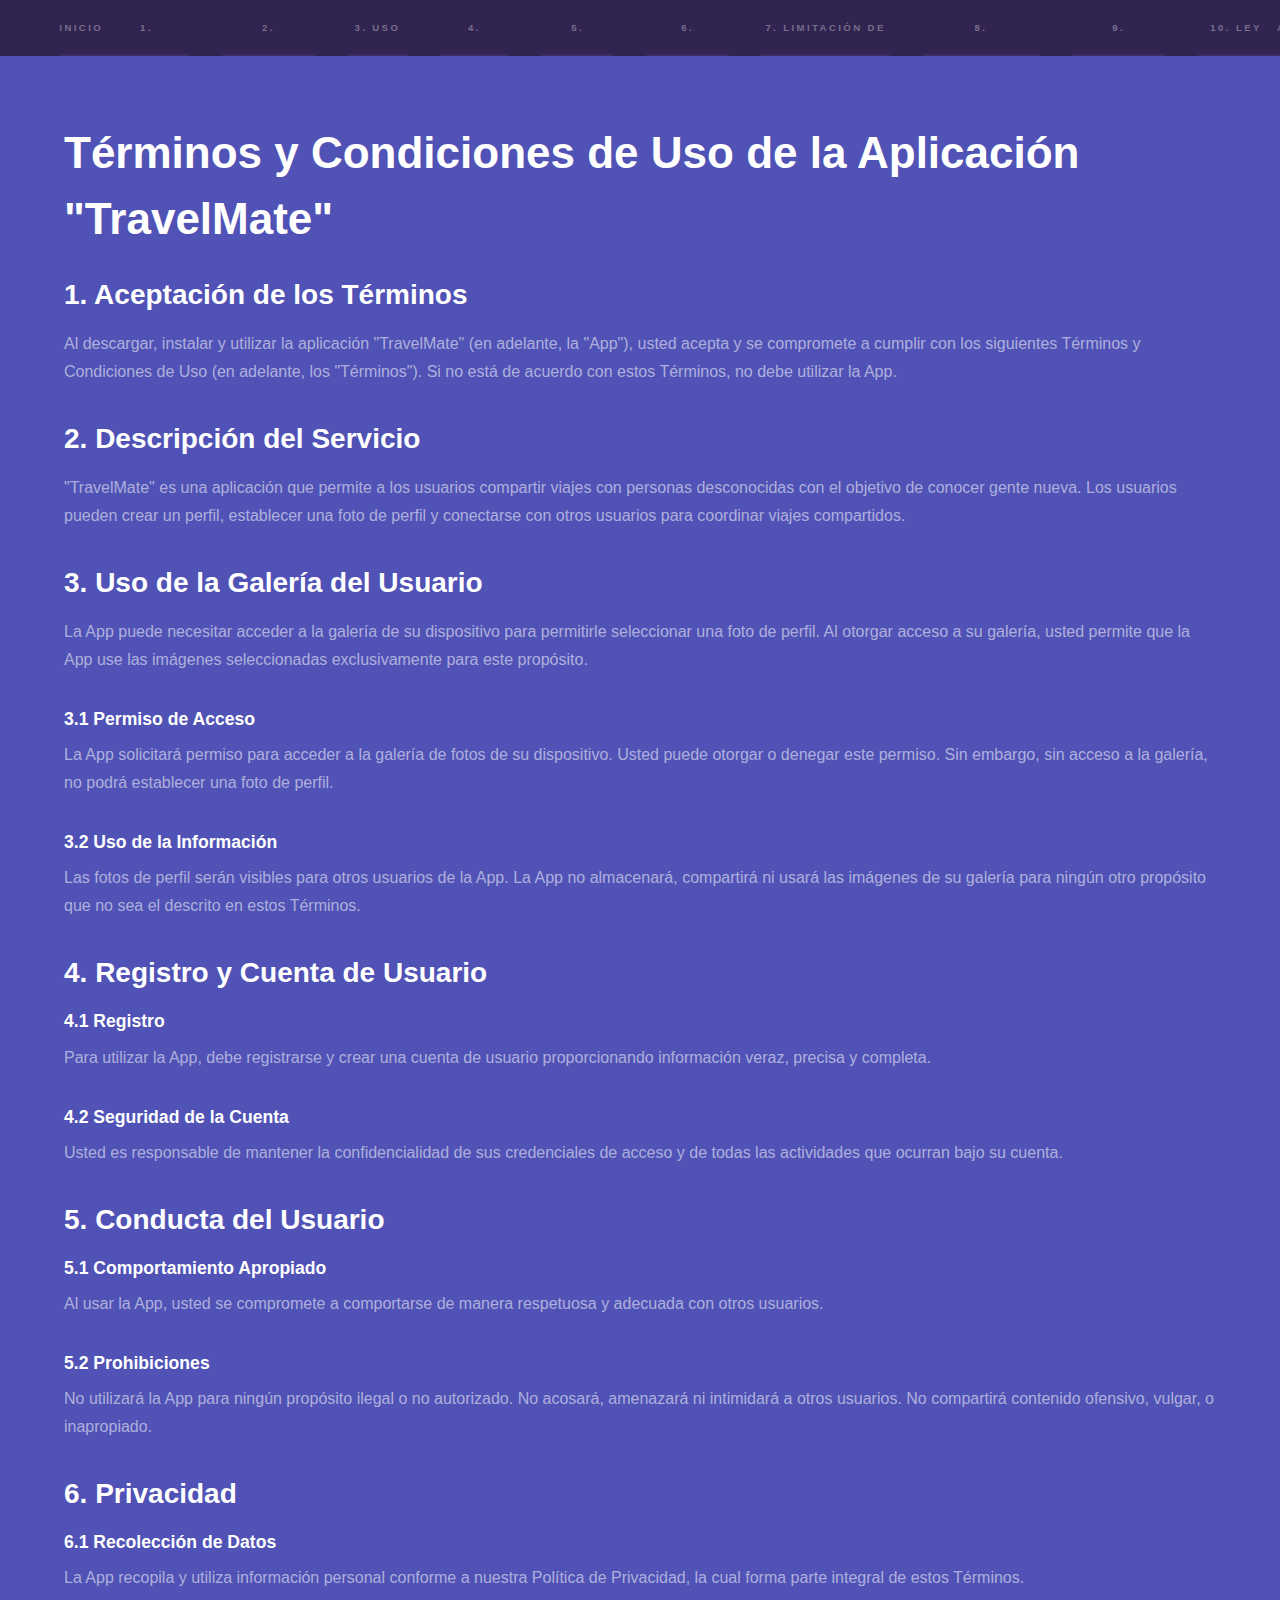
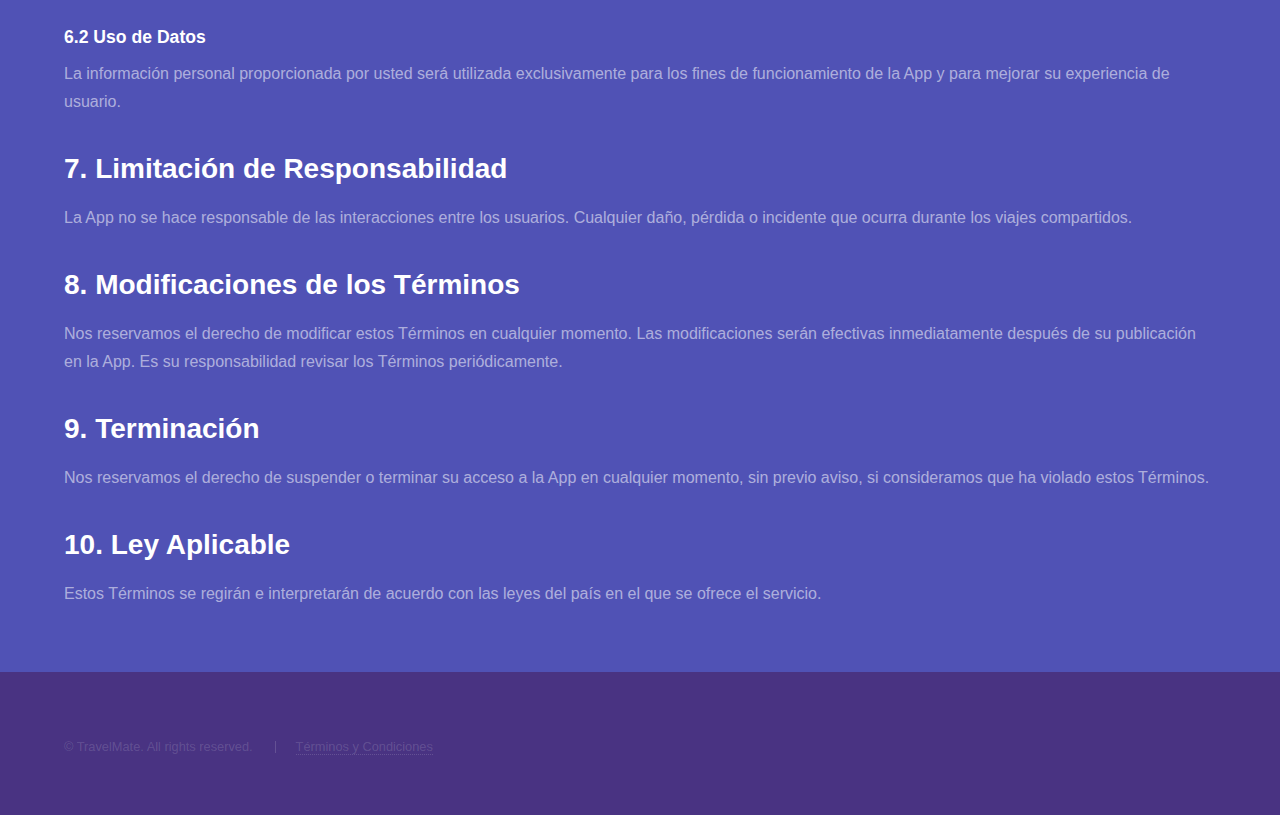
==== commit 970a9b4c: "Update terms.html" ====
--- a/terms.html
+++ b/terms.html
@@ -53,7 +53,7 @@
     <!-- Main Content -->
     <div id="wrapper">
         <!-- Terms -->
-        <section id="terms" class="wrapper style1 fullscreen fade-up">
+        <section id="terms" class="wrapper style2 fullscreen fade-up">
             <div class="inner">
                 <h1>Términos y Condiciones de Uso de la Aplicación "TravelMate"</h1>
 
@@ -148,4 +148,4 @@
 
 </body>
 
-</html>+</html>
